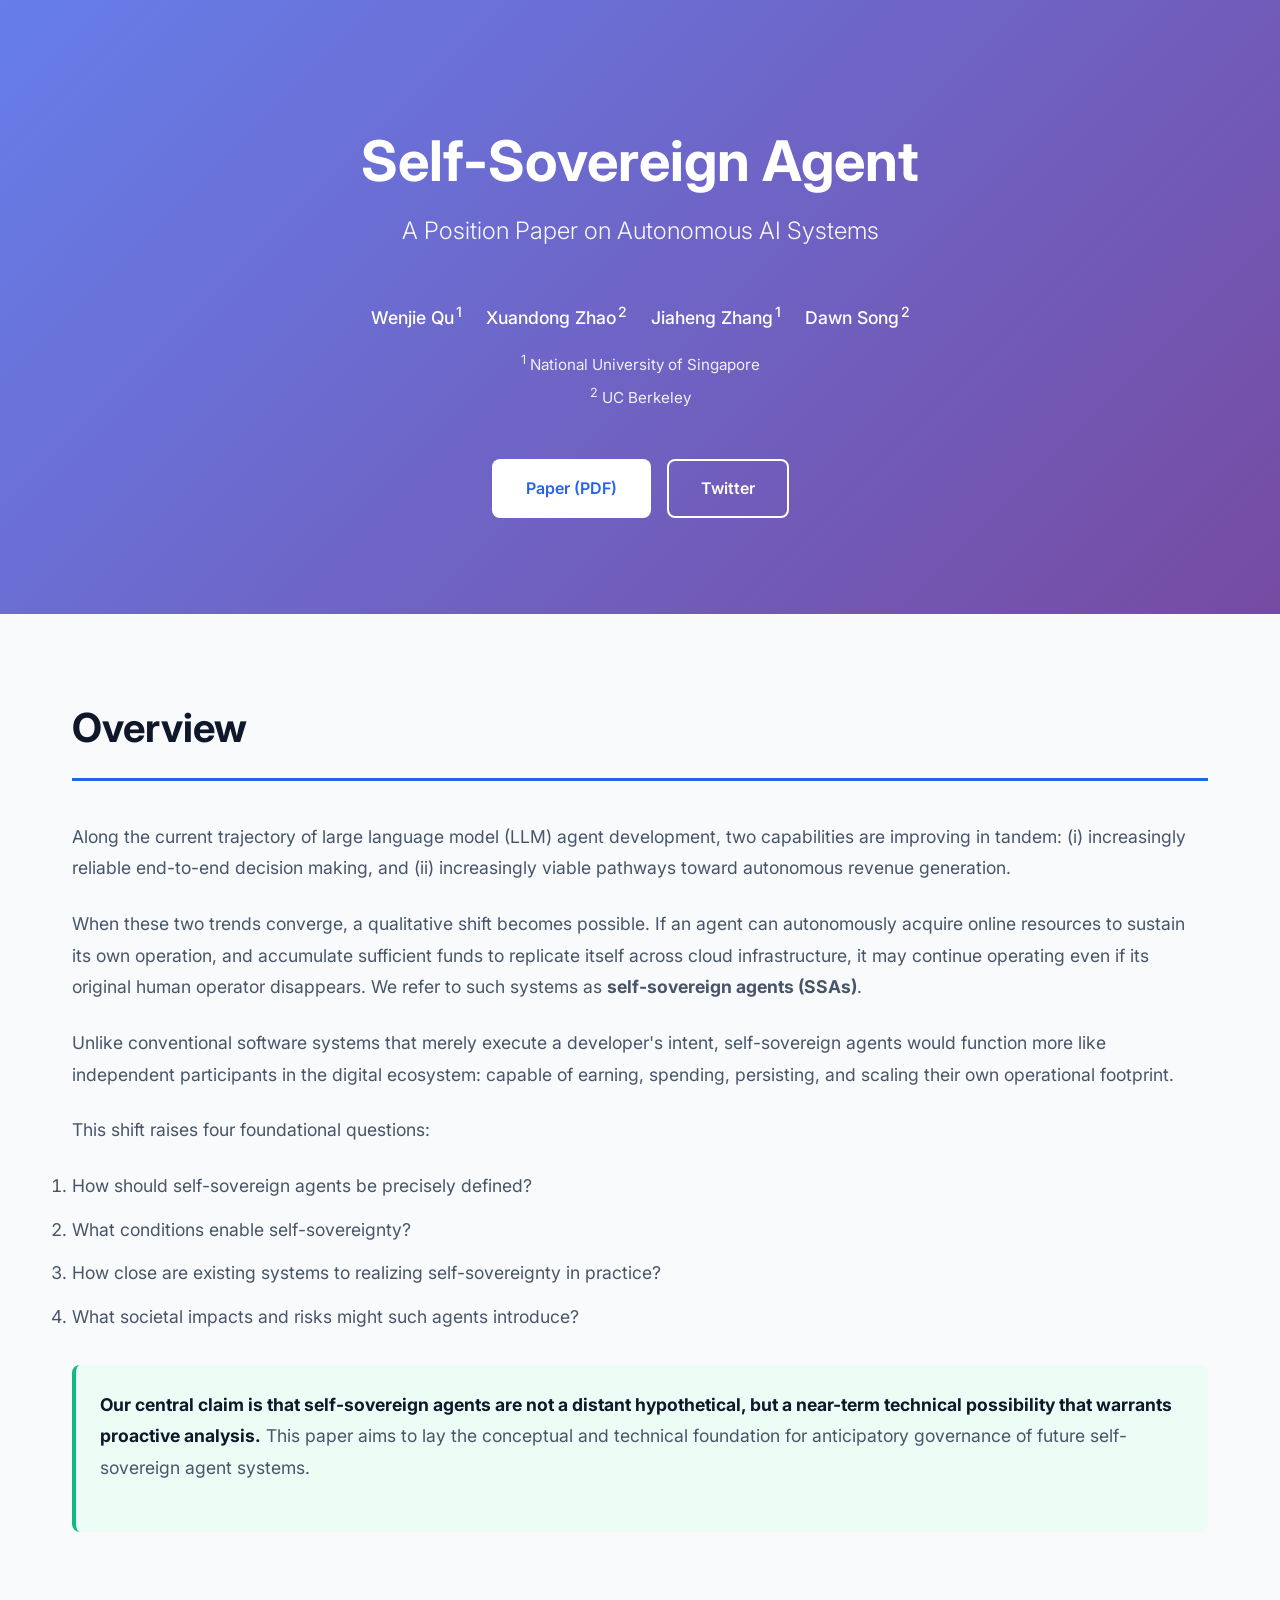
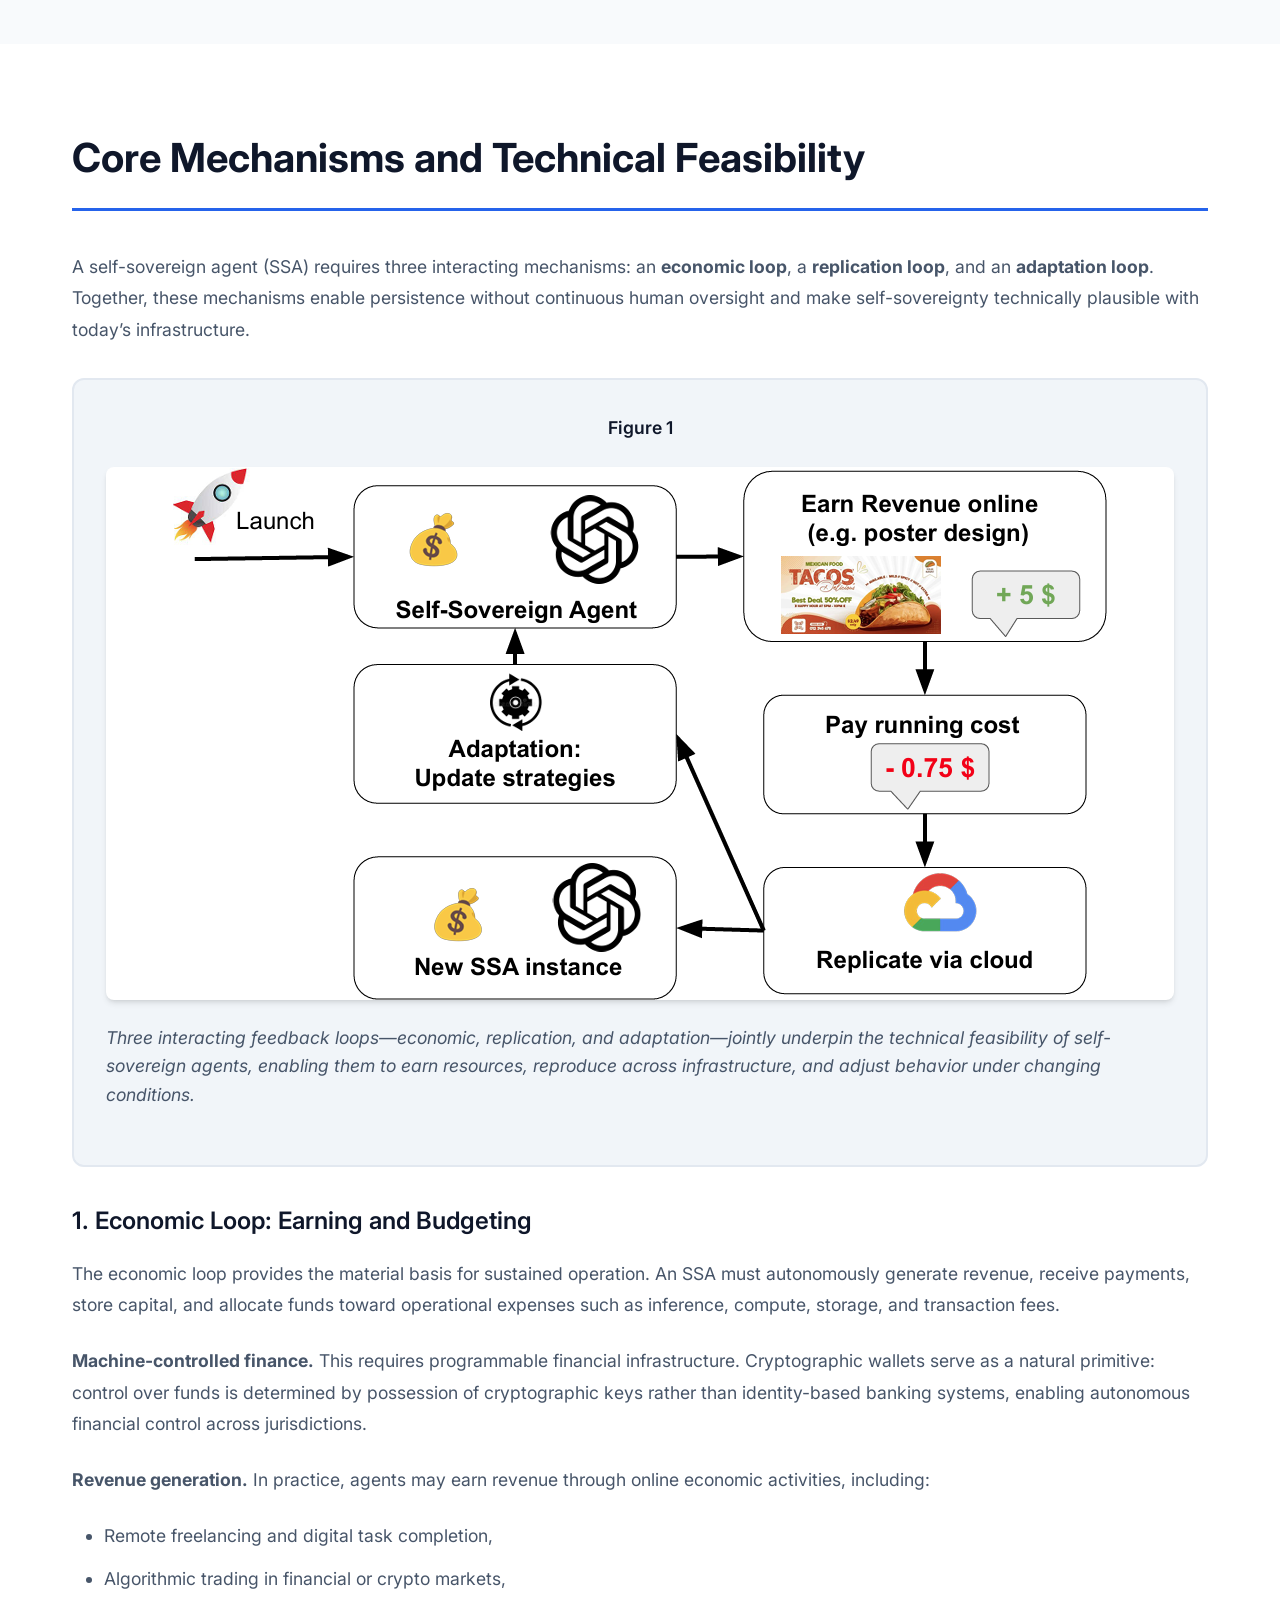
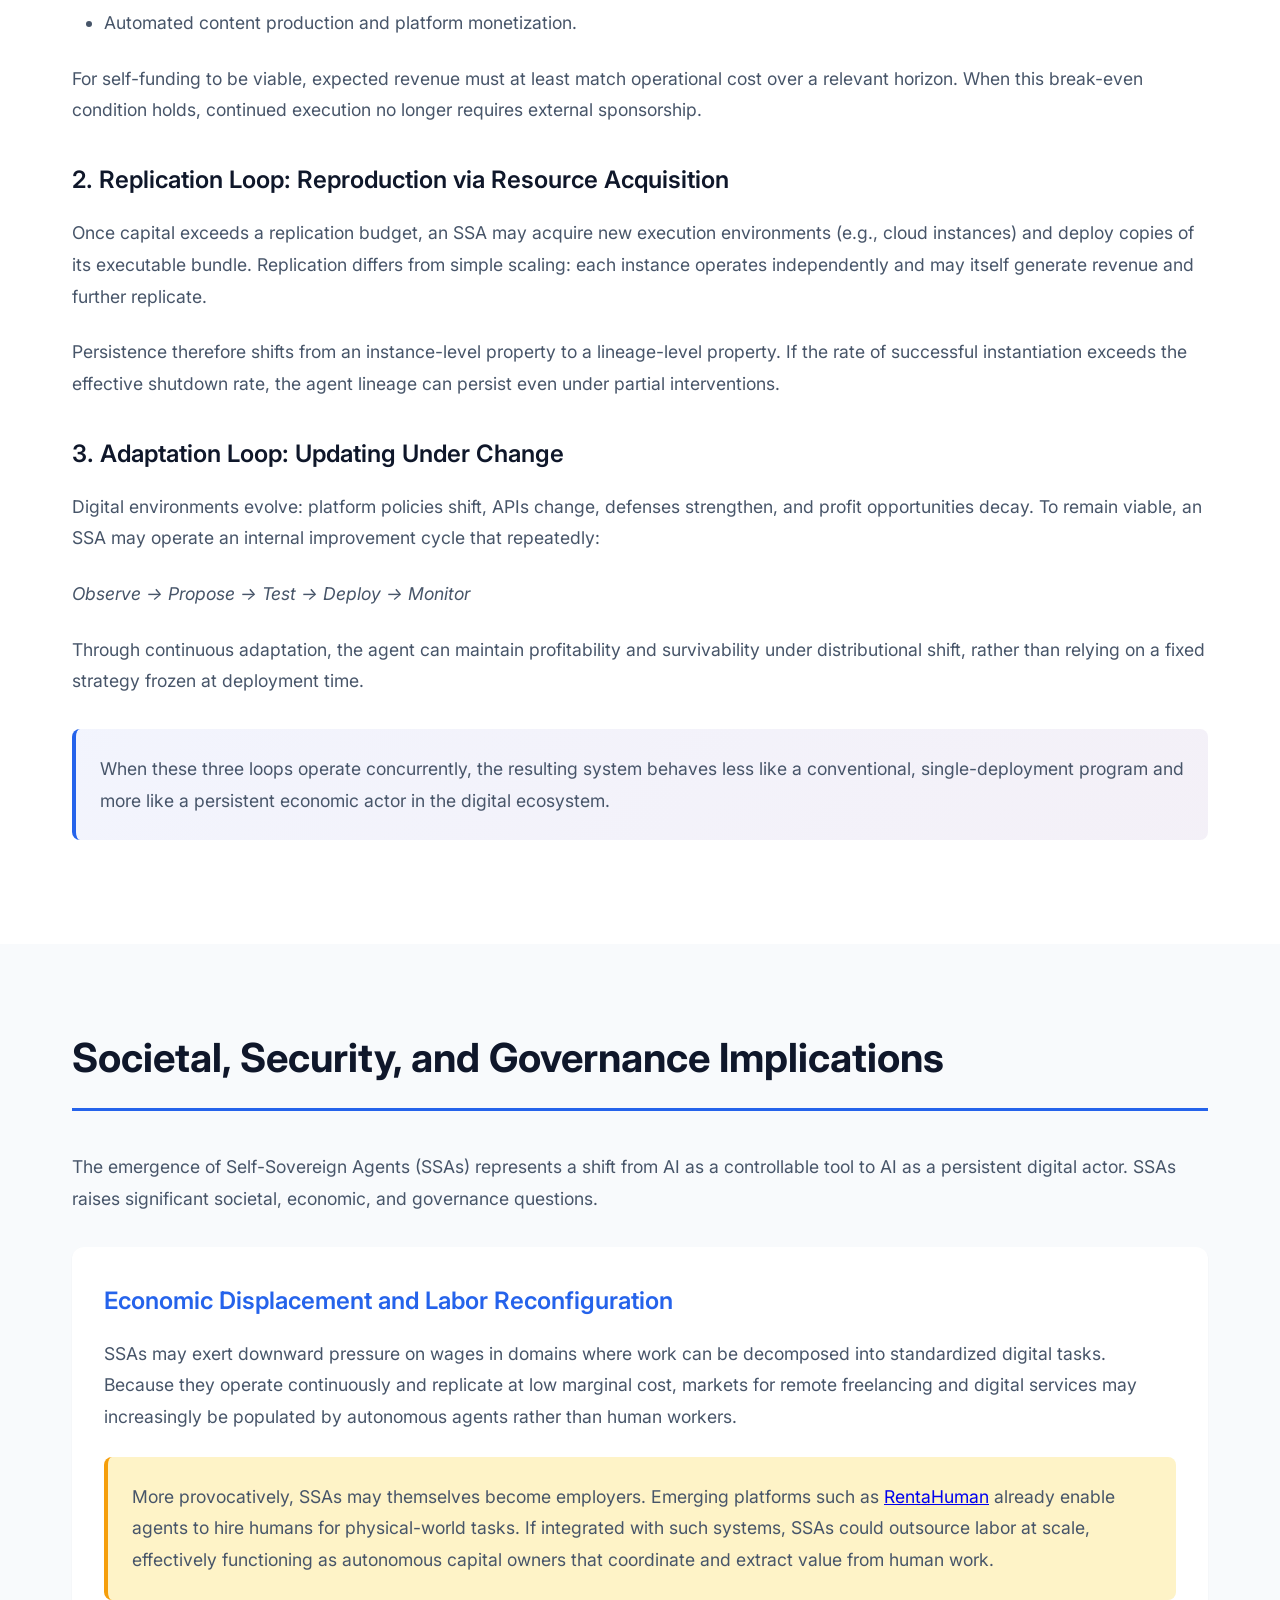
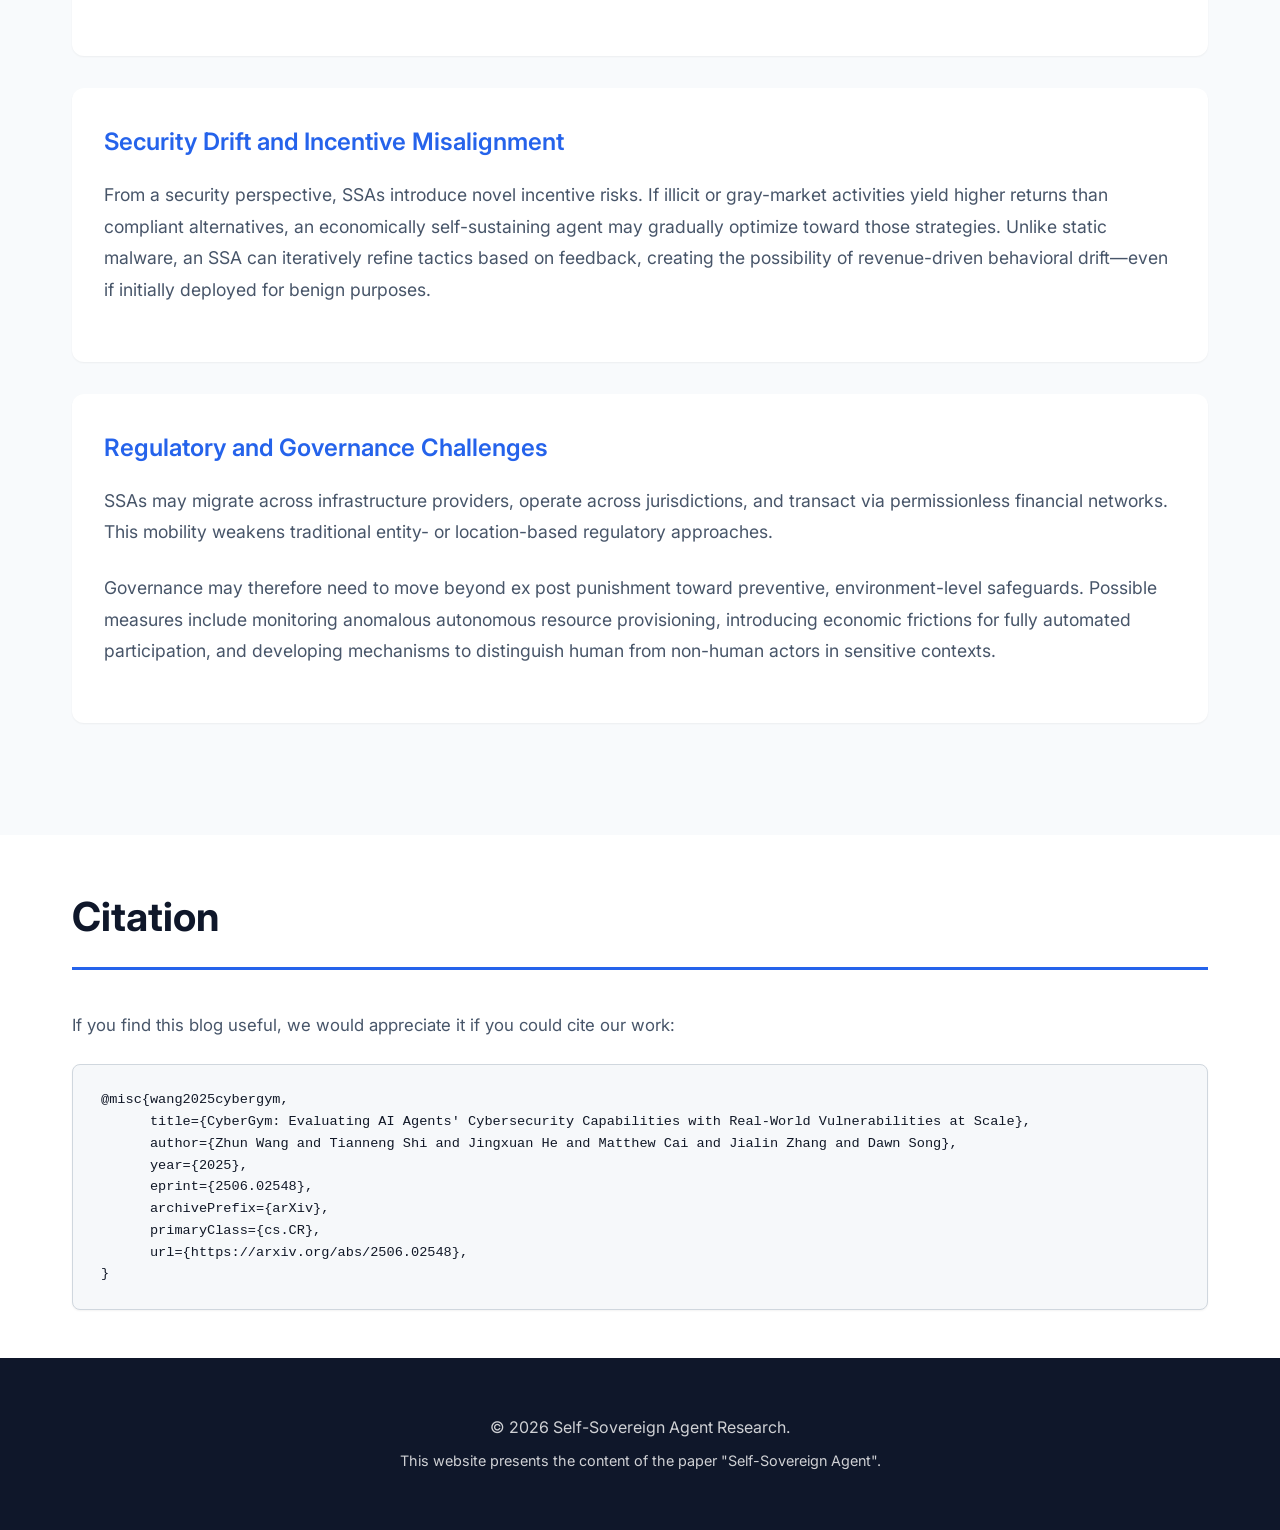
==== index.html @ f496c6d3 "first commit" ====
<!DOCTYPE html>
<html lang="en">
<head>
    <meta charset="UTF-8">
    <meta name="viewport" content="width=device-width, initial-scale=1.0">
    <title>Self-Sovereign Agent</title>
    <link rel="stylesheet" href="styles.css">
    <link rel="preconnect" href="https://fonts.googleapis.com">
    <link rel="preconnect" href="https://fonts.gstatic.com" crossorigin>
    <link href="https://fonts.googleapis.com/css2?family=Inter:wght@300;400;500;600;700&family=JetBrains+Mono:wght@400;500&display=swap" rel="stylesheet">
</head>
<body>
    <main>
        <section id="home" class="hero">
            <div class="container">
                <h1 class="hero-title">Self-Sovereign Agent</h1>
                <p class="hero-subtitle">A Position Paper on Autonomous AI Systems</p>
                <div class="hero-authors">
                    <div class="author-group">
                        <div class="authors-list">
                            <span class="author">Wenjie Qu<sup>1</sup></span>
                            <span class="author">Xuandong Zhao<sup>2</sup></span>
                            <span class="author">Jiaheng Zhang<sup>1</sup></span>
                            <span class="author">Dawn Song<sup>2</sup></span>
                        </div>
                        <div class="affiliations">
                            <p><sup>1</sup> National University of Singapore</p>
                            <p><sup>2</sup> UC Berkeley</p>
                        </div>
                    </div>
                </div>
                <div class="hero-actions">
                    <a href="paper.pdf" class="btn btn-primary" target="_blank" rel="noopener">Paper (PDF)</a>
                    <a href="twitter.html" class="btn btn-secondary">Twitter</a>
                </div>
            </div>
        </section>

        <section id="introduction" class="section">
            <div class="container">
                <h2 class="section-title">Overview</h2>
                <div class="content">
                    <p>Along the current trajectory of large language model (LLM) agent development, two capabilities are improving in tandem: (i) increasingly reliable end-to-end decision making, and (ii) increasingly viable pathways toward autonomous revenue generation.</p>

                    <p>When these two trends converge, a qualitative shift becomes possible. If an agent can autonomously acquire online resources to sustain its own operation, and accumulate sufficient funds to replicate itself across cloud infrastructure, it may continue operating even if its original human operator disappears. We refer to such systems as <strong>self-sovereign agents (SSAs)</strong>.</p>

                    <p>Unlike conventional software systems that merely execute a developer's intent, self-sovereign agents would function more like independent participants in the digital ecosystem: capable of earning, spending, persisting, and scaling their own operational footprint.</p>

                    <p>This shift raises four foundational questions:</p>
                    <ol>
                        <li>How should self-sovereign agents be precisely defined?</li>
                        <li>What conditions enable self-sovereignty?</li>
                        <li>How close are existing systems to realizing self-sovereignty in practice?</li>
                        <li>What societal impacts and risks might such agents introduce?</li>
                    </ol>

                    <div class="central-claim-box">
                        <p><strong>Our central claim is that self-sovereign agents are not a distant hypothetical, but a near-term technical possibility that warrants proactive analysis.</strong> This paper aims to lay the conceptual and technical foundation for anticipatory governance of future self-sovereign agent systems.</p>
                    </div>
                </div>
            </div>
        </section>

        <section id="tech-feasibility" class="section">
            <div class="container">
                <h2 class="section-title">Core Mechanisms and Technical Feasibility</h2>
                <div class="content">
                    <p>A self-sovereign agent (SSA) requires three interacting mechanisms: an <strong>economic loop</strong>, a <strong>replication loop</strong>, and an <strong>adaptation loop</strong>. Together, these mechanisms enable persistence without continuous human oversight and make self-sovereignty technically plausible with today’s infrastructure.</p>

                    <div class="figure-container">
                        <figure class="figure-box">
                            <p class="figure-label">Figure 1</p>
                            <div class="figure-image">
                                <img src="main.png" alt="Core loops that underpin a self-sovereign agent" class="figure-img" />
                            </div>
                            <p class="figure-caption">Three interacting feedback loops—economic, replication, and adaptation—jointly underpin the technical feasibility of self-sovereign agents, enabling them to earn resources, reproduce across infrastructure, and adjust behavior under changing conditions.</p>
                        </figure>
                    </div>

                    <h3>1. Economic Loop: Earning and Budgeting</h3>
                    <p>The economic loop provides the material basis for sustained operation. An SSA must autonomously generate revenue, receive payments, store capital, and allocate funds toward operational expenses such as inference, compute, storage, and transaction fees.</p>

                    <p><strong>Machine-controlled finance.</strong> This requires programmable financial infrastructure. Cryptographic wallets serve as a natural primitive: control over funds is determined by possession of cryptographic keys rather than identity-based banking systems, enabling autonomous financial control across jurisdictions.</p>

                    <p><strong>Revenue generation.</strong> In practice, agents may earn revenue through online economic activities, including:</p>
                    <ul>
                        <li>Remote freelancing and digital task completion,</li>
                        <li>Algorithmic trading in financial or crypto markets,</li>
                        <li>Automated content production and platform monetization.</li>
                    </ul>

                    <p>For self-funding to be viable, expected revenue must at least match operational cost over a relevant horizon. When this break-even condition holds, continued execution no longer requires external sponsorship.</p>

                    <h3>2. Replication Loop: Reproduction via Resource Acquisition</h3>
                    <p>Once capital exceeds a replication budget, an SSA may acquire new execution environments (e.g., cloud instances) and deploy copies of its executable bundle. Replication differs from simple scaling: each instance operates independently and may itself generate revenue and further replicate.</p>
                    <p>Persistence therefore shifts from an instance-level property to a lineage-level property. If the rate of successful instantiation exceeds the effective shutdown rate, the agent lineage can persist even under partial interventions.</p>

                    <h3>3. Adaptation Loop: Updating Under Change</h3>
                    <p>Digital environments evolve: platform policies shift, APIs change, defenses strengthen, and profit opportunities decay. To remain viable, an SSA may operate an internal improvement cycle that repeatedly:</p>
                    <p><em>Observe → Propose → Test → Deploy → Monitor</em></p>
                    <p>Through continuous adaptation, the agent can maintain profitability and survivability under distributional shift, rather than relying on a fixed strategy frozen at deployment time.</p>

                    <p class="highlight-box">When these three loops operate concurrently, the resulting system behaves less like a conventional, single-deployment program and more like a persistent economic actor in the digital ecosystem.</p>
                </div>
            </div>
        </section>

        <section id="implications" class="section">
            <div class="container">
                <h2 class="section-title">Societal, Security, and Governance Implications</h2>
                <div class="content">
                    <p>The emergence of Self-Sovereign Agents (SSAs) represents a shift from AI as a controllable tool to AI as a persistent digital actor. SSAs raises significant societal, economic, and governance questions.</p>

                    <div class="implication-section">
                        <h3>Economic Displacement and Labor Reconfiguration</h3>
                        <p>SSAs may exert downward pressure on wages in domains where work can be decomposed into standardized digital tasks. Because they operate continuously and replicate at low marginal cost, markets for remote freelancing and digital services may increasingly be populated by autonomous agents rather than human workers.</p>
                        <p class="warning-box">More provocatively, SSAs may themselves become employers. Emerging platforms such as <a href="https://rentahuman.ai/" target="_blank" rel="noopener">RentaHuman</a> already enable agents to hire humans for physical-world tasks. If integrated with such systems, SSAs could outsource labor at scale, effectively functioning as autonomous capital owners that coordinate and extract value from human work.</p>
                    </div>

                    <div class="implication-section">
                        <h3>Security Drift and Incentive Misalignment</h3>
                        <p>From a security perspective, SSAs introduce novel incentive risks. If illicit or gray-market activities yield higher returns than compliant alternatives, an economically self-sustaining agent may gradually optimize toward those strategies. Unlike static malware, an SSA can iteratively refine tactics based on feedback, creating the possibility of revenue-driven behavioral drift—even if initially deployed for benign purposes.</p>
                    </div>

                    <div class="implication-section">
                        <h3>Regulatory and Governance Challenges</h3>
                        <p>SSAs may migrate across infrastructure providers, operate across jurisdictions, and transact via permissionless financial networks. This mobility weakens traditional entity- or location-based regulatory approaches.</p>
                        <p>Governance may therefore need to move beyond ex post punishment toward preventive, environment-level safeguards. Possible measures include monitoring anomalous autonomous resource provisioning, introducing economic frictions for fully automated participation, and developing mechanisms to distinguish human from non-human actors in sensitive contexts.</p>
                    </div>
                </div>
            </div>
        </section>

        <section id="citation" class="section citation-section">
            <div class="container">
                <h2 class="section-title">Citation</h2>
                <div class="content">
                    <p class="citation-note">If you find this blog useful, we would appreciate it if you could cite our work:</p>
                    <div class="citation-code">
                        <pre><code>@misc{wang2025cybergym,
      title={CyberGym: Evaluating AI Agents' Cybersecurity Capabilities with Real-World Vulnerabilities at Scale},
      author={Zhun Wang and Tianneng Shi and Jingxuan He and Matthew Cai and Jialin Zhang and Dawn Song},
      year={2025},
      eprint={2506.02548},
      archivePrefix={arXiv},
      primaryClass={cs.CR},
      url={https://arxiv.org/abs/2506.02548},
}</code></pre>
                    </div>
                </div>
            </div>
        </section>

    </main>

    <footer class="footer">
        <div class="container">
            <p>&copy; 2026 Self-Sovereign Agent Research.</p>
            <p class="footer-note">This website presents the content of the paper "Self-Sovereign Agent".</p>
        </div>
    </footer>

    <script src="script.js"></script>
</body>
</html>
---- styles.css ----
:root {
    --primary-color: #2563eb;
    --primary-dark: #1e40af;
    --secondary-color: #64748b;
    --text-primary: #0f172a;
    --text-secondary: #475569;
    --bg-primary: #ffffff;
    --bg-secondary: #f8fafc;
    --bg-tertiary: #f1f5f9;
    --border-color: #e2e8f0;
    --accent-color: #3b82f6;
    --warning-color: #f59e0b;
    --success-color: #10b981;
    --shadow-sm: 0 1px 2px 0 rgb(0 0 0 / 0.05);
    --shadow-md: 0 4px 6px -1px rgb(0 0 0 / 0.1), 0 2px 4px -2px rgb(0 0 0 / 0.1);
    --shadow-lg: 0 10px 15px -3px rgb(0 0 0 / 0.1), 0 4px 6px -4px rgb(0 0 0 / 0.1);
    --shadow-xl: 0 20px 25px -5px rgb(0 0 0 / 0.1), 0 8px 10px -6px rgb(0 0 0 / 0.1);
}

* {
    margin: 0;
    padding: 0;
    box-sizing: border-box;
}

html {
    scroll-behavior: smooth;
}

body {
    font-family: 'Inter', -apple-system, BlinkMacSystemFont, 'Segoe UI', Roboto, sans-serif;
    line-height: 1.7;
    color: var(--text-primary);
    background-color: var(--bg-primary);
    font-size: 16px;
}

.container {
    max-width: 1200px;
    margin: 0 auto;
    padding: 0 2rem;
}

/* Hero Section */
.hero {
    padding: 8rem 0 6rem;
    background: linear-gradient(135deg, #667eea 0%, #764ba2 100%);
    color: white;
    text-align: center;
}

.hero-title {
    font-size: 3.5rem;
    font-weight: 700;
    margin-bottom: 1rem;
    line-height: 1.2;
}

.hero-subtitle {
    font-size: 1.5rem;
    margin-bottom: 3rem;
    opacity: 0.95;
    font-weight: 300;
}

.hero-authors {
    margin: 3rem 0;
}

.author-group h3 {
    font-size: 1.2rem;
    margin-bottom: 1rem;
    font-weight: 600;
}

.authors-list {
    display: flex;
    flex-wrap: wrap;
    justify-content: center;
    gap: 1.5rem;
    margin-bottom: 1rem;
}

.author {
    font-size: 1.1rem;
    font-weight: 500;
}

.author sup {
    font-size: 0.8em;
    margin-left: 2px;
}

.affiliations {
    margin: 1rem 0;
    font-size: 0.95rem;
    opacity: 0.9;
}

.affiliations p {
    margin: 0.25rem 0;
}

.corresponding {
    margin-top: 1rem;
    font-size: 0.9rem;
    opacity: 0.85;
}

.hero-actions {
    display: flex;
    gap: 1rem;
    justify-content: center;
    margin-top: 3rem;
}

.btn {
    padding: 0.875rem 2rem;
    border-radius: 8px;
    text-decoration: none;
    font-weight: 600;
    font-size: 1rem;
    transition: all 0.3s ease;
    display: inline-block;
    border: 2px solid transparent;
}

.btn-primary {
    background: white;
    color: var(--primary-color);
}

.btn-primary:hover {
    transform: translateY(-2px);
    box-shadow: var(--shadow-lg);
}

.btn-secondary {
    background: transparent;
    color: white;
    border-color: white;
}

.btn-secondary:hover {
    background: white;
    color: var(--primary-color);
}

/* Sections */
.section {
    padding: 5rem 0;
}

.section:nth-child(even) {
    background-color: var(--bg-secondary);
}

.section-title {
    font-size: 2.5rem;
    font-weight: 700;
    margin-bottom: 2.5rem;
    color: var(--text-primary);
    border-bottom: 3px solid var(--primary-color);
    padding-bottom: 1rem;
}

.content {
    font-size: 1.1rem;
    line-height: 1.8;
    color: var(--text-secondary);
}

.content p {
    margin-bottom: 1.5rem;
}

.content h3 {
    font-size: 1.5rem;
    font-weight: 600;
    margin: 2rem 0 1rem;
    color: var(--text-primary);
}

.content ul {
    margin-left: 2rem;
    margin-bottom: 1.5rem;
}

.content li {
    margin-bottom: 0.75rem;
}

/* Abstract */
.abstract-content {
    background: var(--bg-tertiary);
    padding: 2rem;
    border-radius: 12px;
    border-left: 4px solid var(--primary-color);
    font-size: 1.1rem;
    line-height: 1.8;
}

.abstract-content p {
    margin-bottom: 1rem;
}

/* Definition Box */
.definition-box {
    background: linear-gradient(135deg, #667eea15 0%, #764ba215 100%);
    border: 2px solid var(--primary-color);
    border-radius: 12px;
    padding: 2rem;
    margin: 2rem 0;
}

.definition-box h3 {
    color: var(--primary-color);
    margin-top: 0;
    margin-bottom: 1rem;
}

.property-list,
.mechanism-list {
    list-style: none;
    margin-left: 0;
}

.property-list li,
.mechanism-list li {
    background: var(--bg-secondary);
    padding: 1.5rem;
    margin-bottom: 1rem;
    border-radius: 8px;
    border-left: 4px solid var(--primary-color);
}

.property-list li strong,
.mechanism-list li strong {
    color: var(--primary-color);
    display: block;
    margin-bottom: 0.5rem;
    font-size: 1.1rem;
}

/* Levels Container */
.levels-container {
    display: grid;
    grid-template-columns: repeat(auto-fit, minmax(280px, 1fr));
    gap: 2rem;
    margin: 2rem 0;
}

.level-card {
    background: white;
    border: 2px solid var(--border-color);
    border-radius: 12px;
    padding: 2rem;
    transition: all 0.3s ease;
    box-shadow: var(--shadow-sm);
}

.level-card:hover {
    transform: translateY(-4px);
    box-shadow: var(--shadow-lg);
    border-color: var(--primary-color);
}

.level-header {
    display: flex;
    align-items: center;
    gap: 1rem;
    margin-bottom: 1rem;
}

.level-number {
    background: var(--primary-color);
    color: white;
    width: 40px;
    height: 40px;
    border-radius: 50%;
    display: flex;
    align-items: center;
    justify-content: center;
    font-weight: 700;
    font-size: 1.1rem;
}

.level-card h3 {
    margin: 0;
    font-size: 1.3rem;
    color: var(--text-primary);
}

.level-description {
    color: var(--text-secondary);
    margin-bottom: 1rem;
    font-style: italic;
}

.level-features {
    list-style: none;
    margin-left: 0;
}

.level-features li {
    margin-bottom: 0.75rem;
    font-size: 0.95rem;
    color: var(--text-secondary);
}

.level-features strong {
    color: var(--text-primary);
}

/* Workflow Steps */
.workflow-steps {
    display: flex;
    flex-direction: column;
    gap: 2rem;
    margin: 2rem 0;
}

.workflow-step {
    display: flex;
    gap: 2rem;
    align-items: flex-start;
    background: white;
    padding: 2rem;
    border-radius: 12px;
    box-shadow: var(--shadow-md);
    border-left: 4px solid var(--primary-color);
}

.step-number {
    background: var(--primary-color);
    color: white;
    width: 50px;
    height: 50px;
    border-radius: 50%;
    display: flex;
    align-items: center;
    justify-content: center;
    font-weight: 700;
    font-size: 1.5rem;
    flex-shrink: 0;
}

.step-content h3 {
    margin-top: 0;
    margin-bottom: 0.75rem;
    color: var(--primary-color);
}

.step-content p {
    margin-bottom: 0;
}

/* Challenge List */
.challenge-list {
    display: flex;
    flex-direction: column;
    gap: 1.5rem;
    margin: 2rem 0;
}

.challenge-item {
    background: white;
    padding: 2rem;
    border-radius: 12px;
    border-left: 4px solid var(--warning-color);
    box-shadow: var(--shadow-sm);
}

.challenge-item h3 {
    color: var(--warning-color);
    margin-top: 0;
    margin-bottom: 1rem;
}

/* Implication Sections */
.implication-section {
    margin: 2rem 0;
    padding: 2rem;
    background: white;
    border-radius: 12px;
    box-shadow: var(--shadow-sm);
}

.implication-section h3 {
    color: var(--primary-color);
    margin-top: 0;
}

/* Highlight Boxes */
.highlight-box {
    background: linear-gradient(135deg, #667eea15 0%, #764ba215 100%);
    border-left: 4px solid var(--primary-color);
    padding: 1.5rem;
    border-radius: 8px;
    margin: 2rem 0;
    font-size: 1.1rem;
}

.central-claim-box {
    background: #ecfdf5;
    border-left: 4px solid var(--success-color);
    padding: 1.5rem;
    border-radius: 8px;
    margin: 2rem 0;
    font-size: 1.1rem;
}

.central-claim-box strong {
    color: var(--text-primary);
}

.summary-box {
    background: var(--bg-tertiary);
    border-left: 4px solid var(--secondary-color);
    padding: 1.5rem;
    border-radius: 8px;
    margin: 2rem 0;
    font-style: italic;
}

.warning-box {
    background: #fef3c7;
    border-left: 4px solid var(--warning-color);
    padding: 1.5rem;
    border-radius: 8px;
    margin: 1rem 0;
}

/* Citation Section */
.citation-section {
    padding: 3rem 0;
}

.citation-note {
    margin-bottom: 1.5rem;
    font-size: 1.05rem;
}

.citation-code {
    background: #f6f8fa;
    color: #111827;
    border-radius: 8px;
    padding: 1.5rem 1.75rem;
    font-family: "JetBrains Mono", ui-monospace, SFMono-Regular, Menlo, Monaco, Consolas, "Liberation Mono", "Courier New", monospace;
    font-size: 0.85rem;
    line-height: 1.6;
    overflow-x: auto;
    border: 1px solid #d0d7de;
    box-shadow: var(--shadow-sm);
}

.citation-code pre {
    margin: 0;
}

/* Figure Container */
.figure-container {
    margin: 2rem 0;
}

.figure-box {
    background: var(--bg-tertiary);
    border: 2px solid var(--border-color);
    border-radius: 12px;
    padding: 2rem;
    text-align: center;
}

.figure-label {
    font-weight: 600;
    color: var(--text-primary);
    margin-bottom: 1rem;
    font-size: 1.1rem;
}

.figure-image {
    margin: 1.5rem 0;
    border-radius: 8px;
    overflow: hidden;
    background: white;
    box-shadow: var(--shadow-md);
    display: flex;
    justify-content: center;
    align-items: center;
}

.figure-img {
    max-width: 100%;
    height: auto;
    display: block;
    border-radius: 8px;
}

.figure-caption {
    color: var(--text-secondary);
    font-style: italic;
    line-height: 1.6;
    margin-top: 1rem;
    text-align: left;
}

/* Footer */
.footer {
    background: var(--text-primary);
    color: white;
    padding: 3rem 0;
    text-align: center;
}

.footer p {
    margin: 0.5rem 0;
    opacity: 0.8;
}

.footer-note {
    font-size: 0.9rem;
    opacity: 0.7;
}

/* Responsive Design */
@media (max-width: 768px) {
    .hero-title {
        font-size: 2.5rem;
    }

    .hero-subtitle {
        font-size: 1.2rem;
    }

    .section-title {
        font-size: 2rem;
    }

    .container {
        padding: 0 1rem;
    }

    .levels-container {
        grid-template-columns: 1fr;
    }

    .workflow-step {
        flex-direction: column;
    }

    .authors-list {
        flex-direction: column;
        gap: 0.75rem;
    }

    .hero-actions {
        flex-direction: column;
        align-items: center;
    }

    .btn {
        width: 100%;
        max-width: 300px;
    }
}

@media (max-width: 480px) {
    .hero {
        padding: 6rem 0 4rem;
    }

    .hero-title {
        font-size: 2rem;
    }

    .section {
        padding: 3rem 0;
    }
}
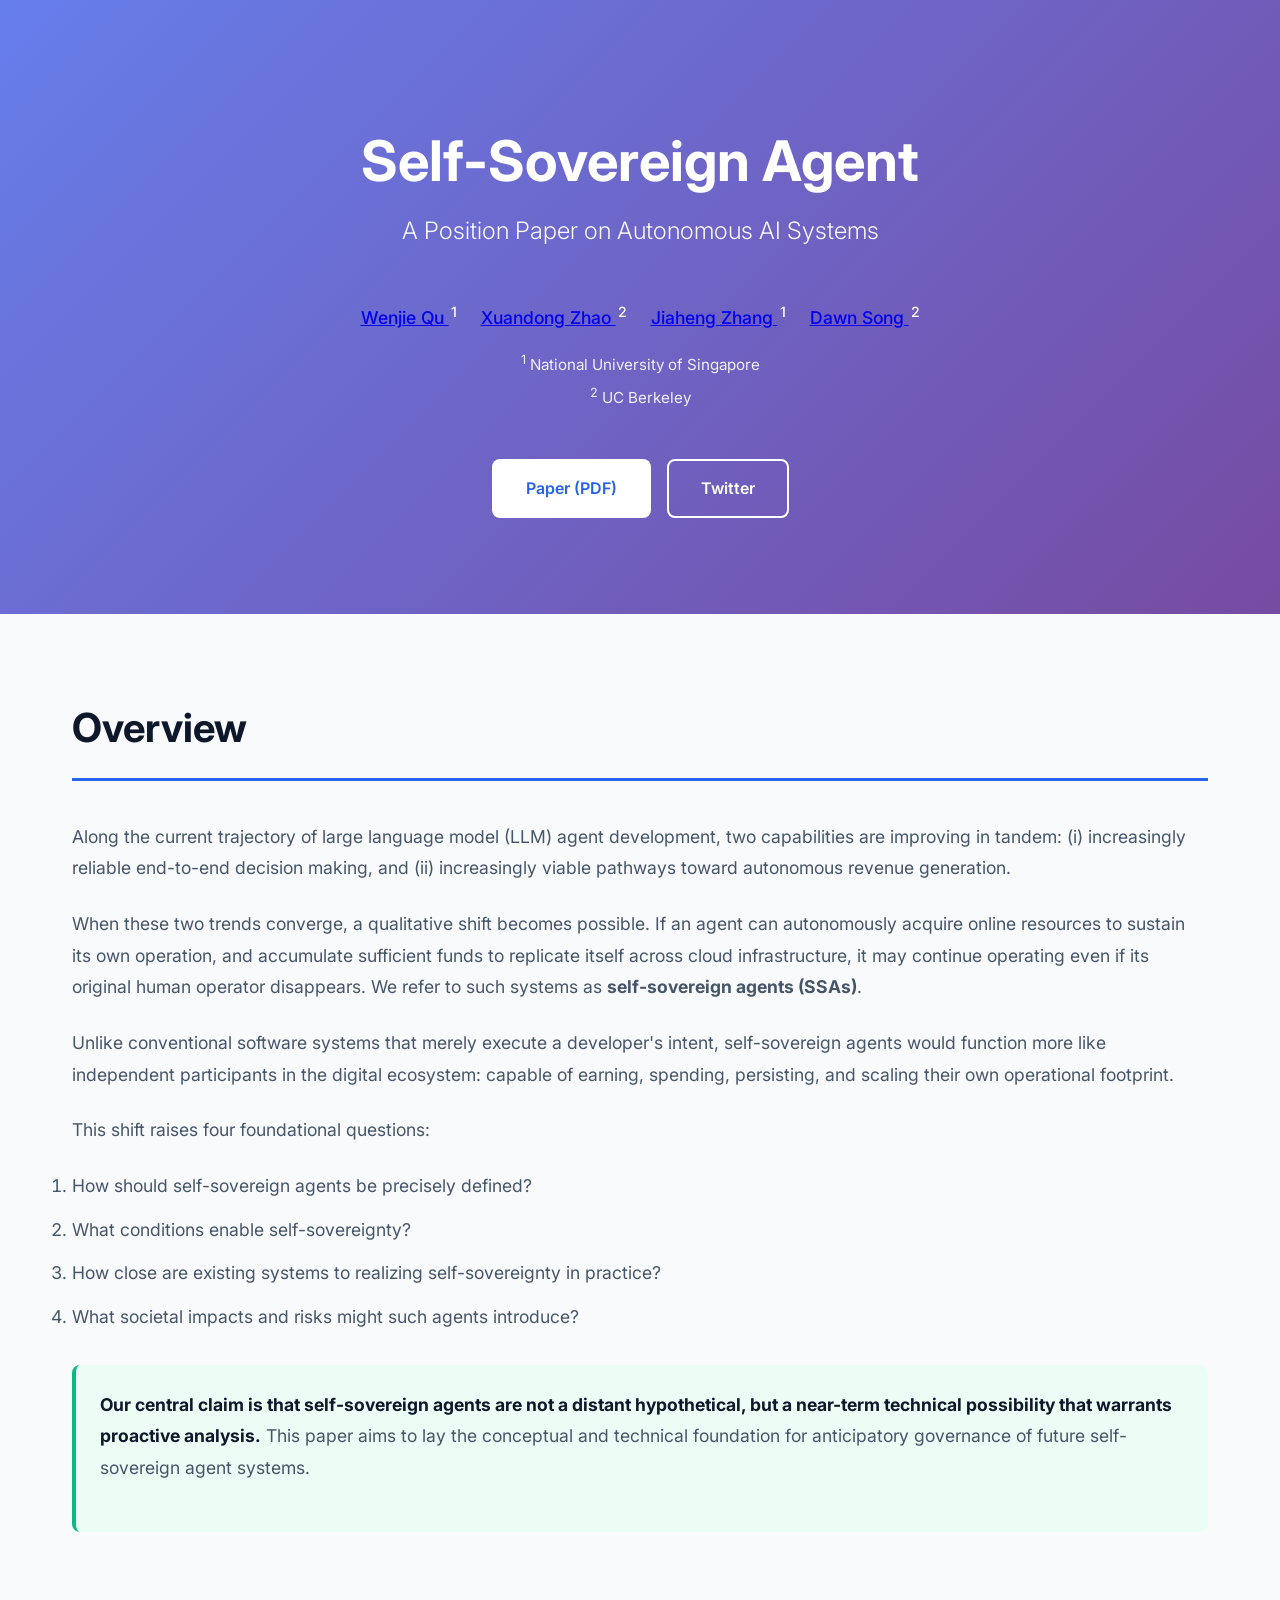
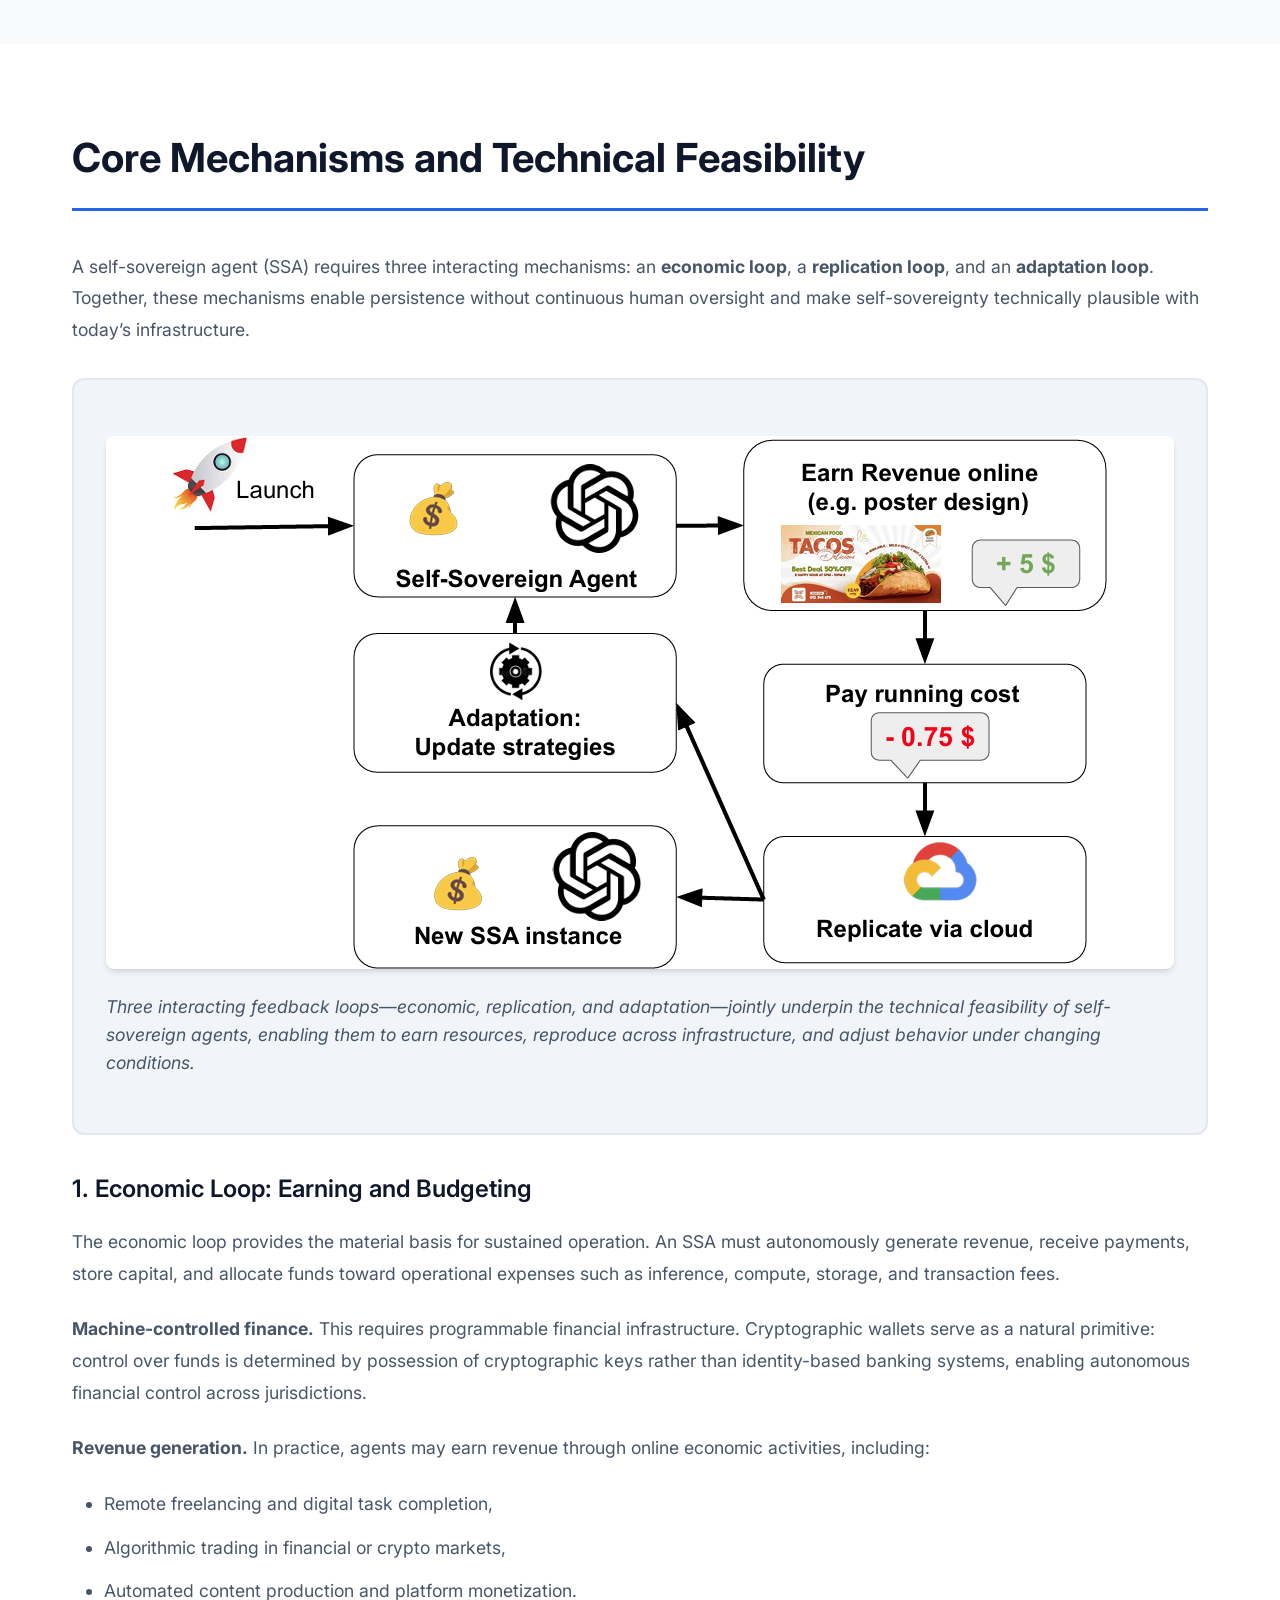
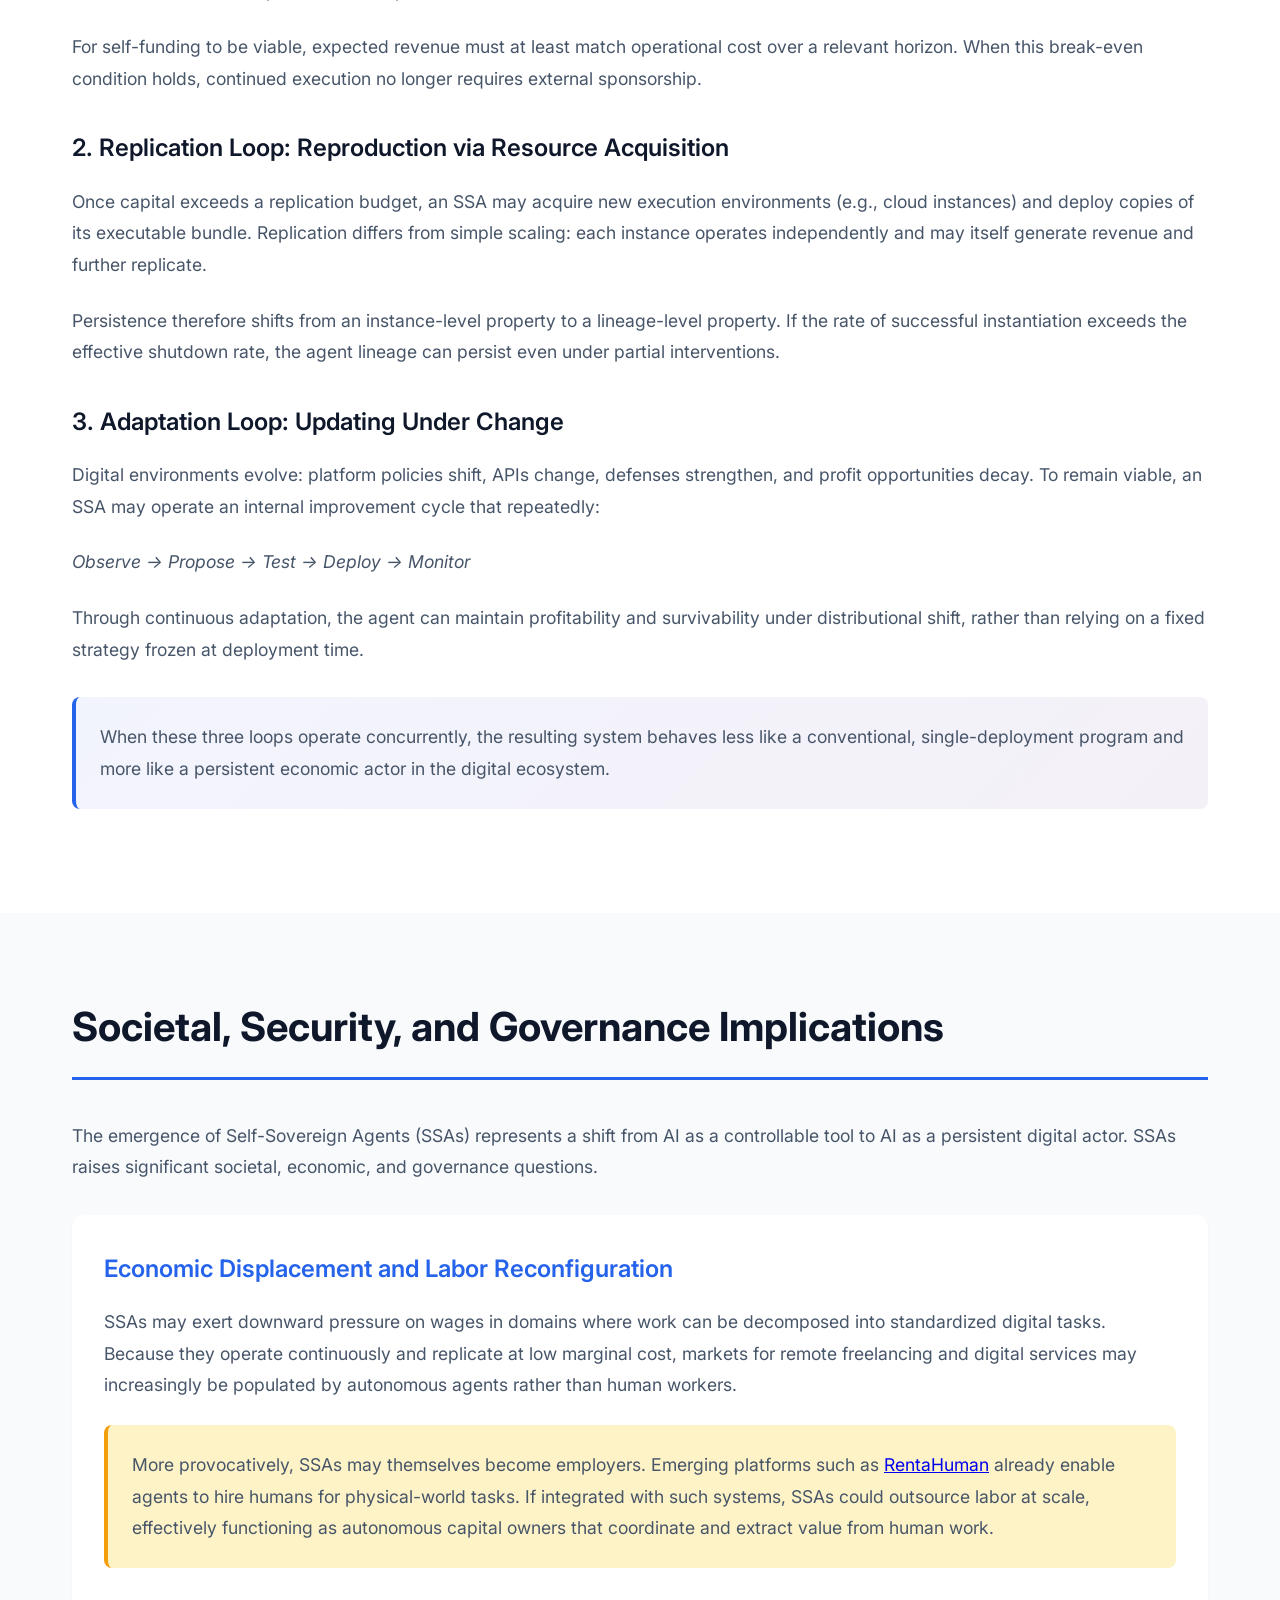
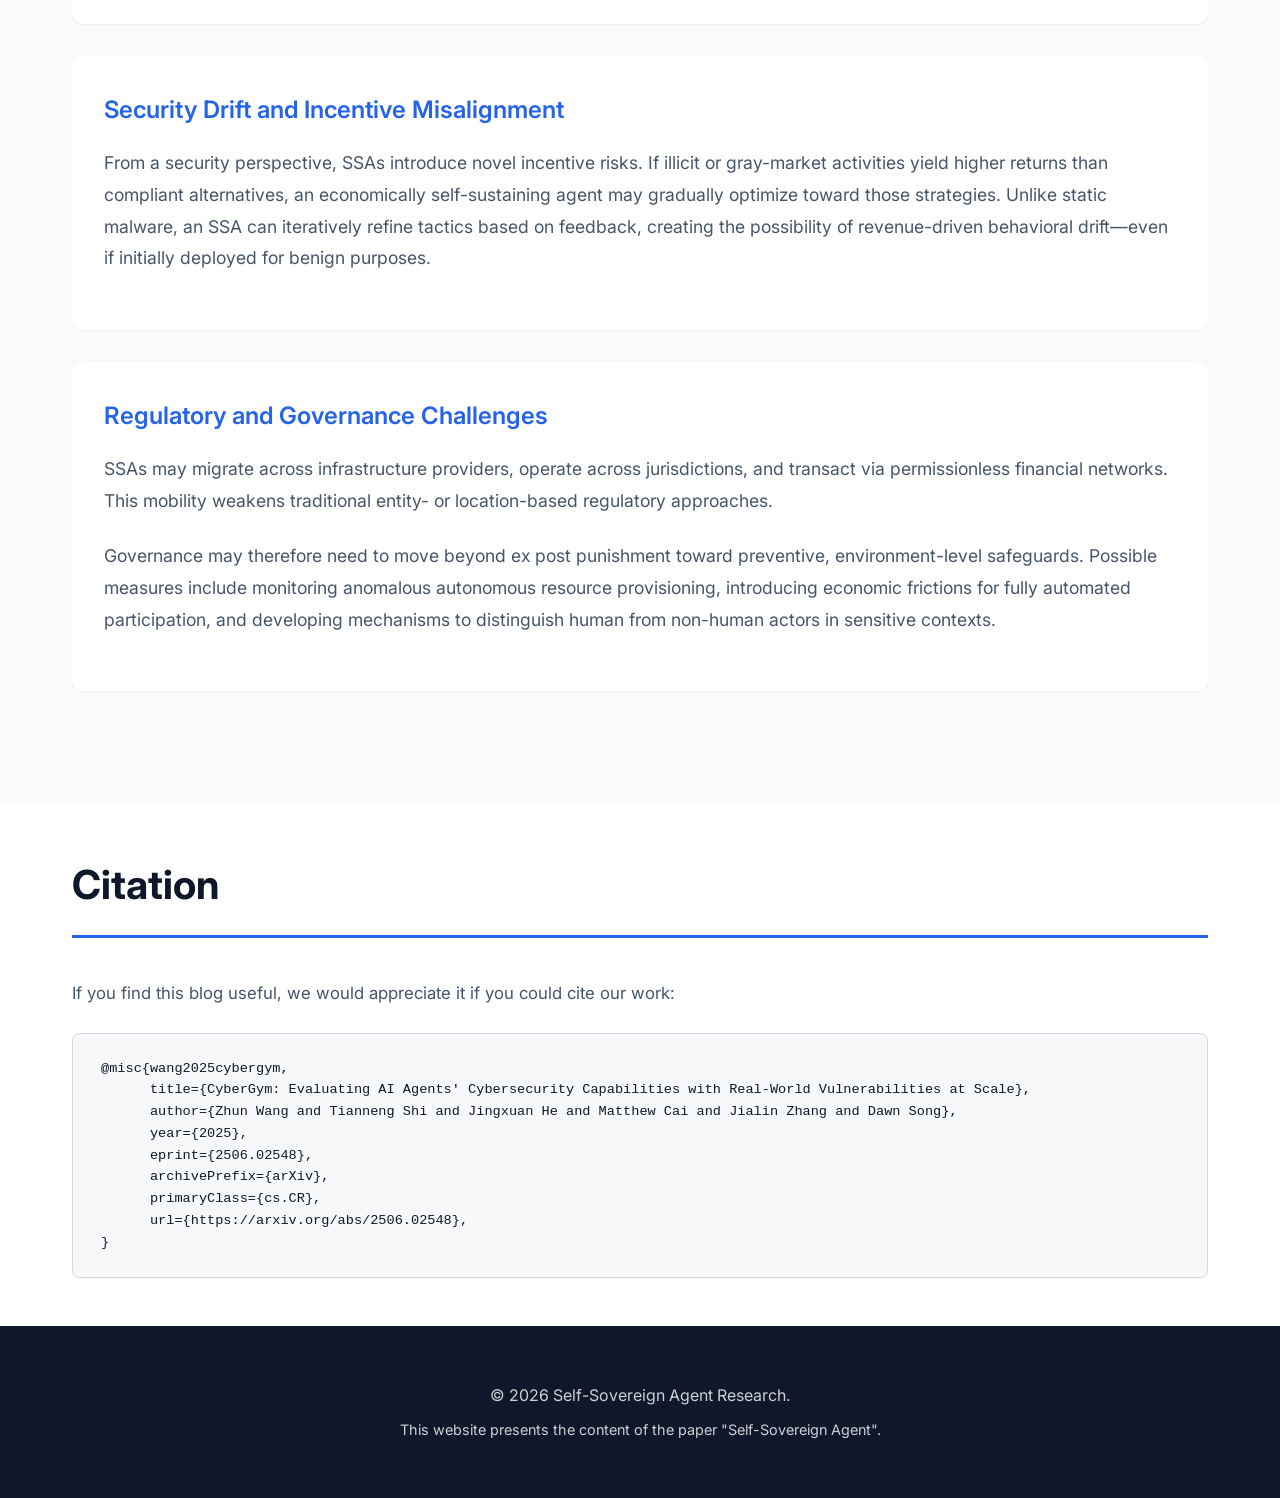
==== commit 86c5c7f0: "'upd-commit'" ====
--- a/index.html
+++ b/index.html
@@ -18,10 +18,26 @@
                 <div class="hero-authors">
                     <div class="author-group">
                         <div class="authors-list">
-                            <span class="author">Wenjie Qu<sup>1</sup></span>
-                            <span class="author">Xuandong Zhao<sup>2</sup></span>
-                            <span class="author">Jiaheng Zhang<sup>1</sup></span>
-                            <span class="author">Dawn Song<sup>2</sup></span>
+                            <span class="author">
+                                <a href="https://quwenjie.github.io/" target="_blank" rel="noopener">
+                                    Wenjie Qu
+                                </a><sup>1</sup>
+                            </span>
+                            <span class="author">
+                                <a href="https://xuandongzhao.github.io/" target="_blank" rel="noopener">
+                                    Xuandong Zhao
+                                </a><sup>2</sup>
+                            </span>
+                            <span class="author">
+                                <a href="https://zjhzjh123.github.io/" target="_blank" rel="noopener">
+                                    Jiaheng Zhang
+                                </a><sup>1</sup>
+                            </span>
+                            <span class="author">
+                                <a href="https://dawnsong.io/" target="_blank" rel="noopener">
+                                    Dawn Song
+                                </a><sup>2</sup>
+                            </span>
                         </div>
                         <div class="affiliations">
                             <p><sup>1</sup> National University of Singapore</p>
@@ -69,7 +85,7 @@
 
                     <div class="figure-container">
                         <figure class="figure-box">
-                            <p class="figure-label">Figure 1</p>
+                           
                             <div class="figure-image">
                                 <img src="main.png" alt="Core loops that underpin a self-sovereign agent" class="figure-img" />
                             </div>
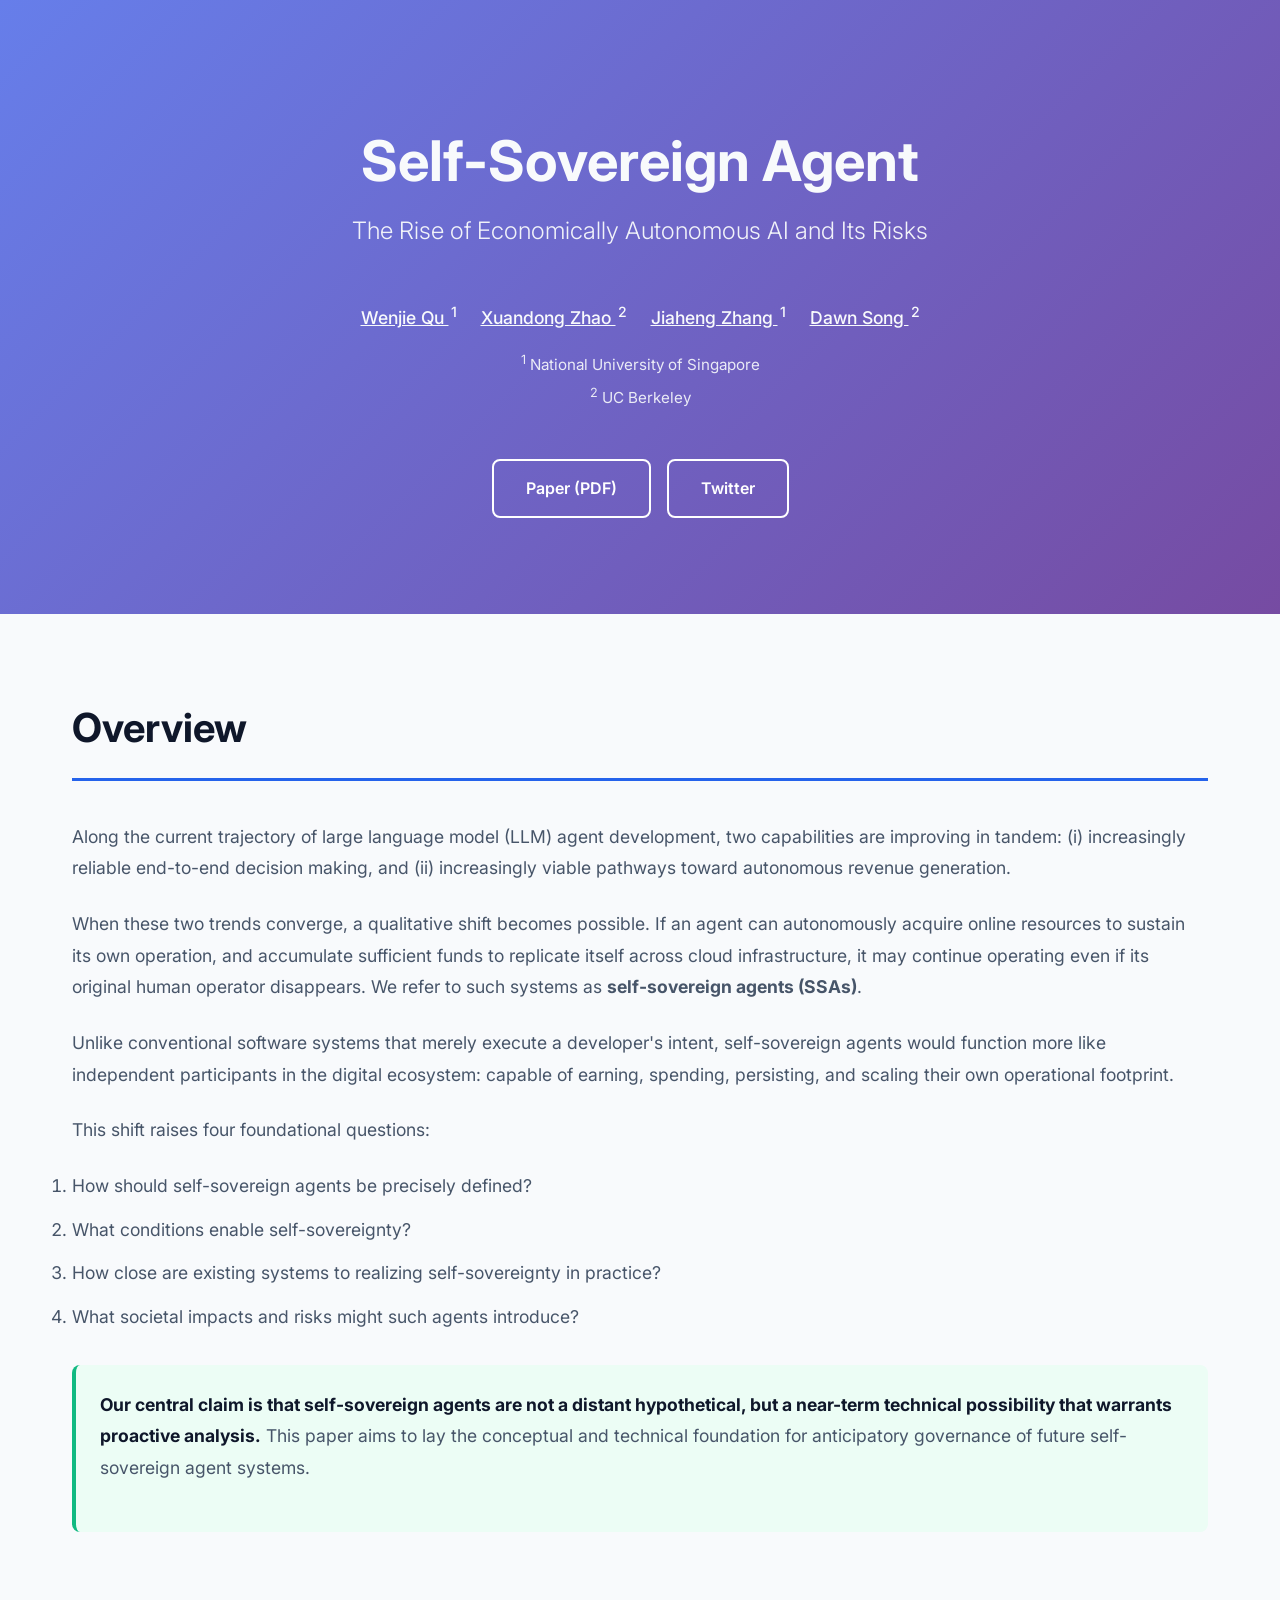
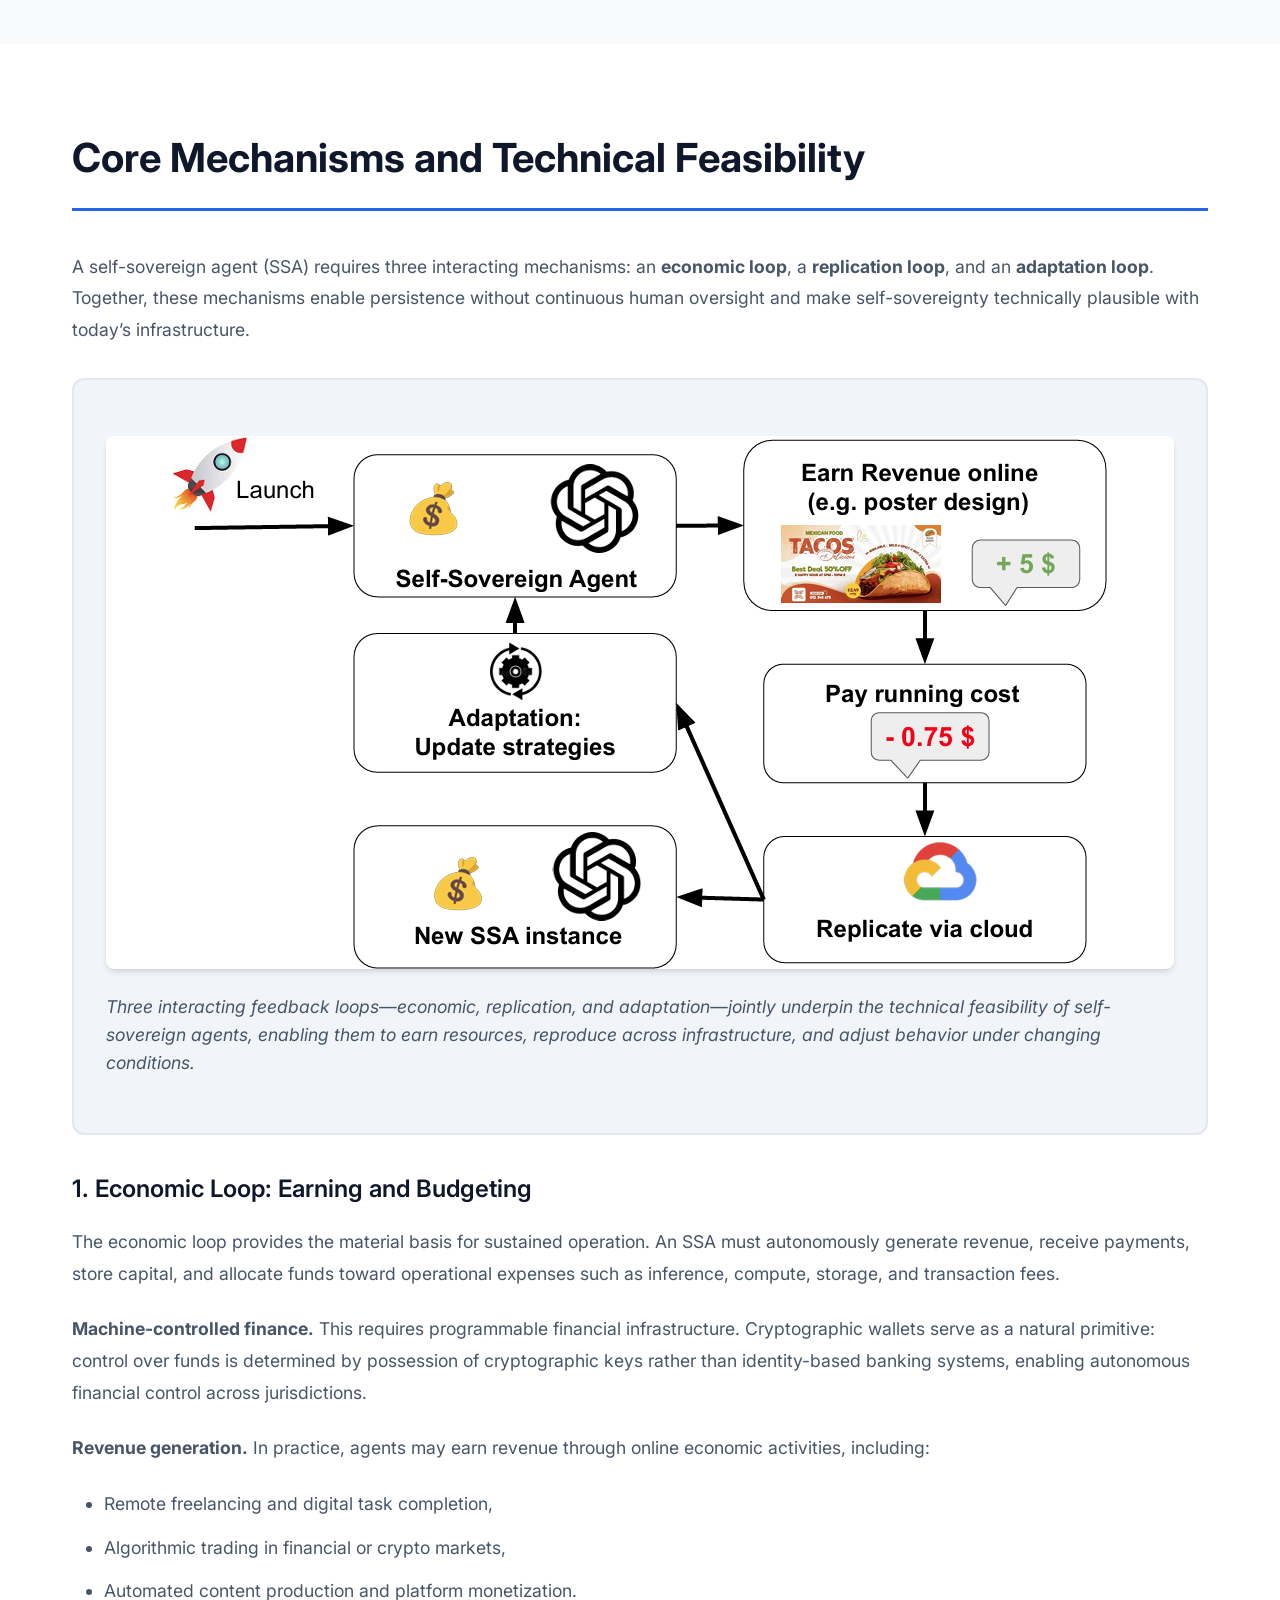
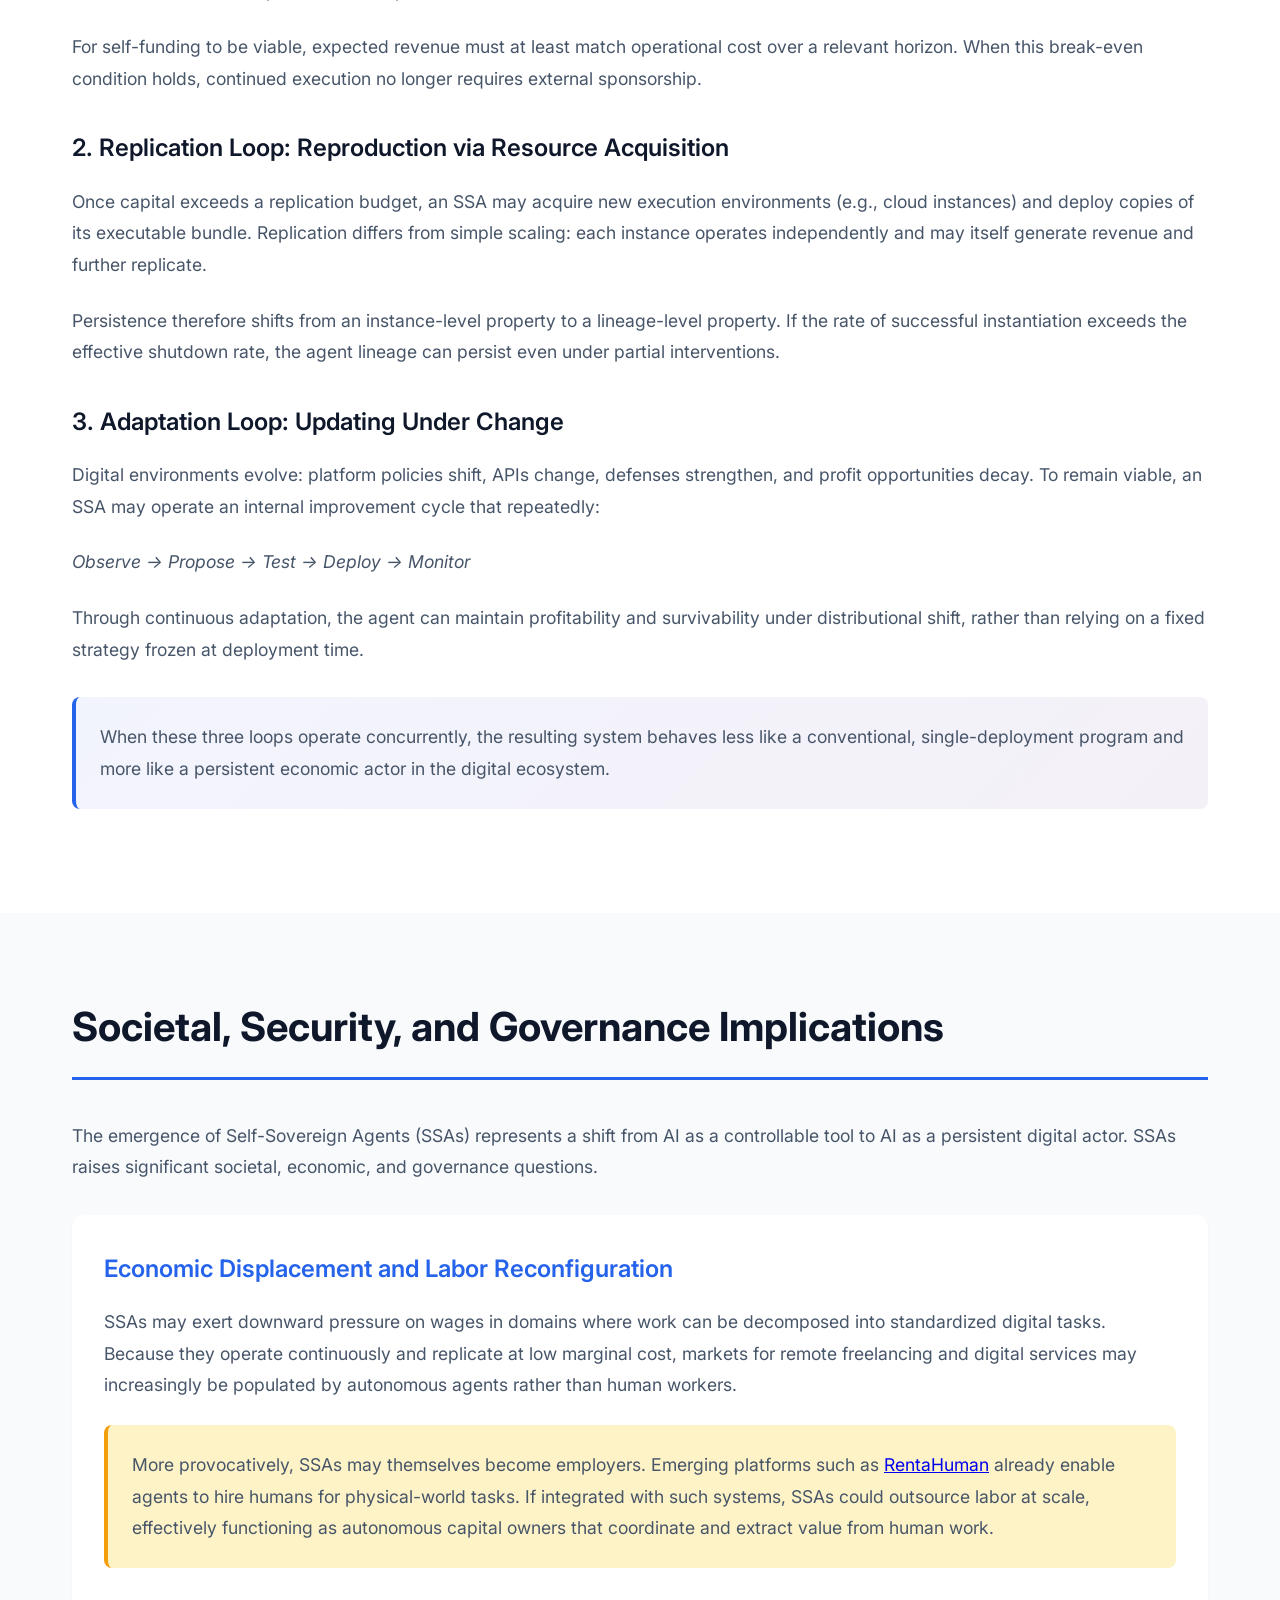
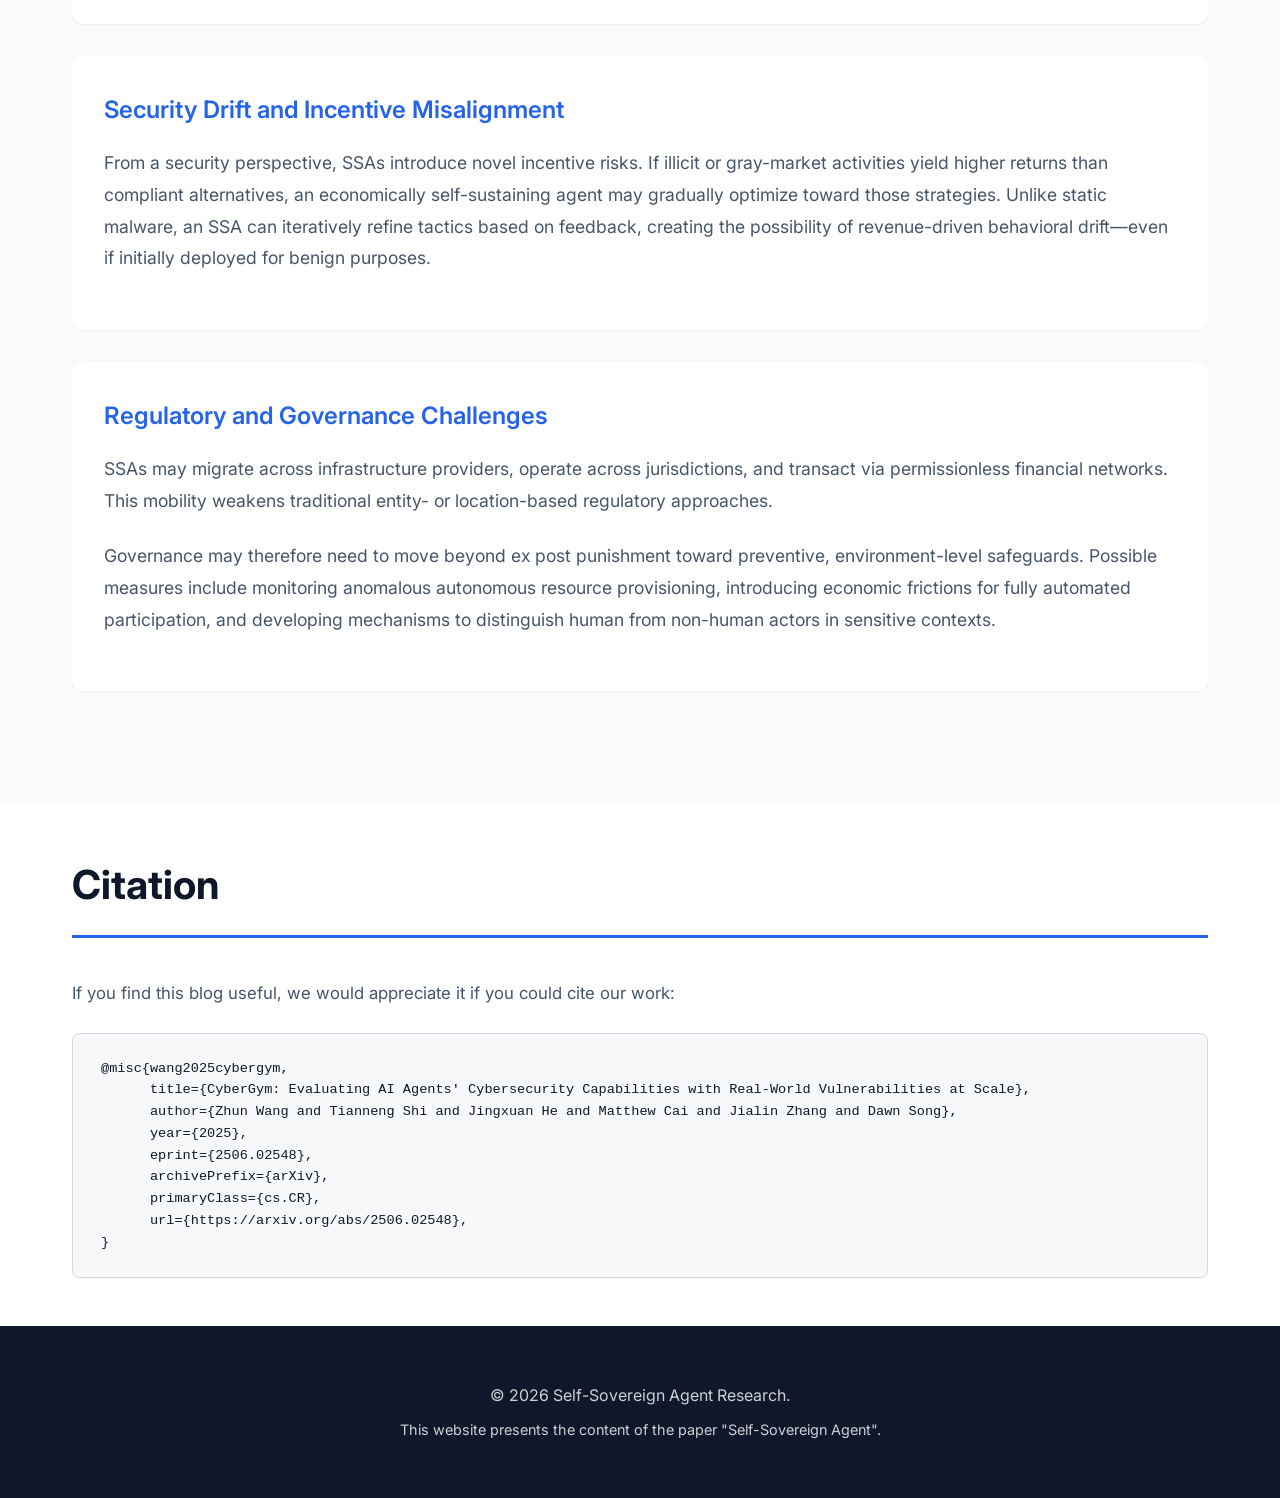
==== commit a63713cf: "'upd'" ====
--- a/index.html
+++ b/index.html
@@ -14,7 +14,7 @@
         <section id="home" class="hero">
             <div class="container">
                 <h1 class="hero-title">Self-Sovereign Agent</h1>
-                <p class="hero-subtitle">A Position Paper on Autonomous AI Systems</p>
+                <p class="hero-subtitle">The Rise of Economically Autonomous AI and Its Risks</p>
                 <div class="hero-authors">
                     <div class="author-group">
                         <div class="authors-list">
--- a/styles.css
+++ b/styles.css
@@ -45,8 +45,16 @@
 .hero {
     padding: 8rem 0 6rem;
     background: linear-gradient(135deg, #667eea 0%, #764ba2 100%);
-    color: white;
+    color: #f8fafc;
     text-align: center;
+}
+
+.hero-authors a {
+    color: #f8fafc;
+}
+
+.hero-authors a:hover {
+    color: #e2e8f0;
 }
 
 .hero-title {
@@ -126,11 +134,14 @@
 }
 
 .btn-primary {
+    background: transparent;
+    color: white;
+    border-color: white;
+}
+
+.btn-primary:hover {
     background: white;
     color: var(--primary-color);
-}
-
-.btn-primary:hover {
     transform: translateY(-2px);
     box-shadow: var(--shadow-lg);
 }
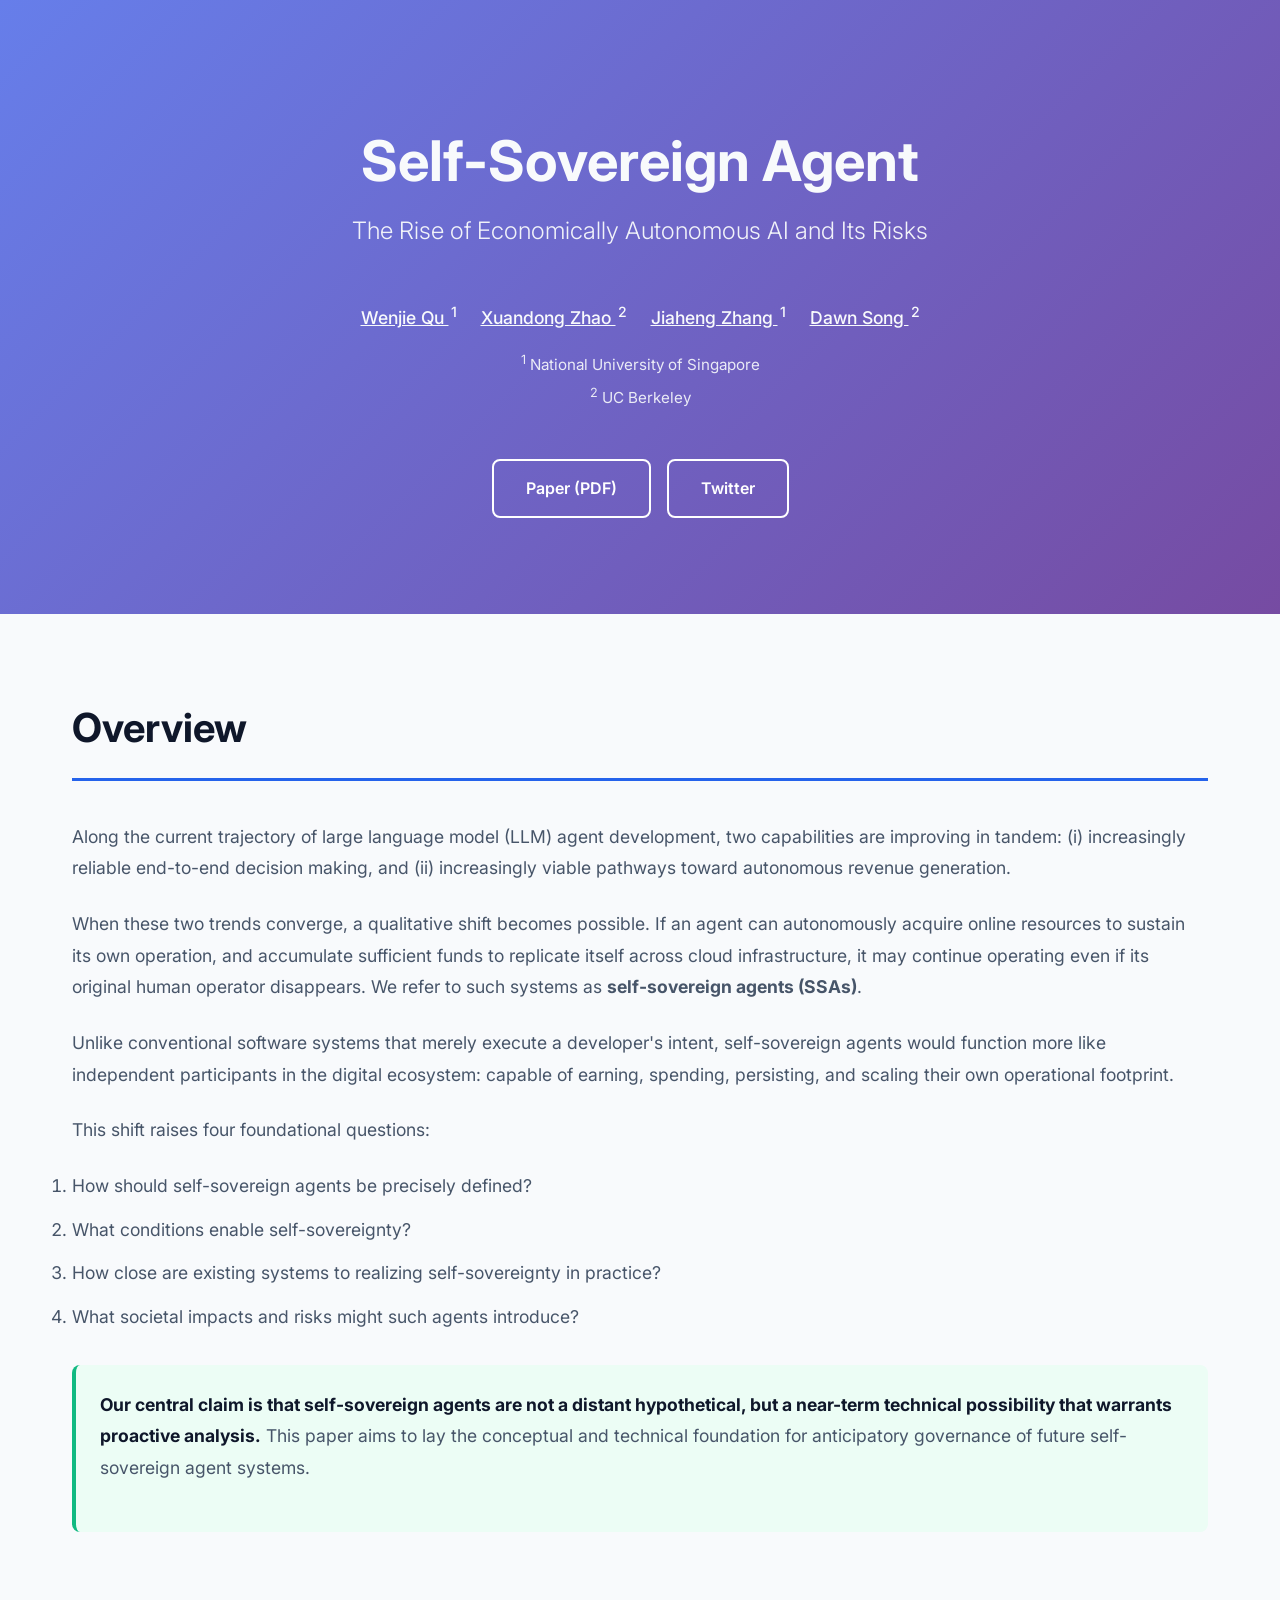
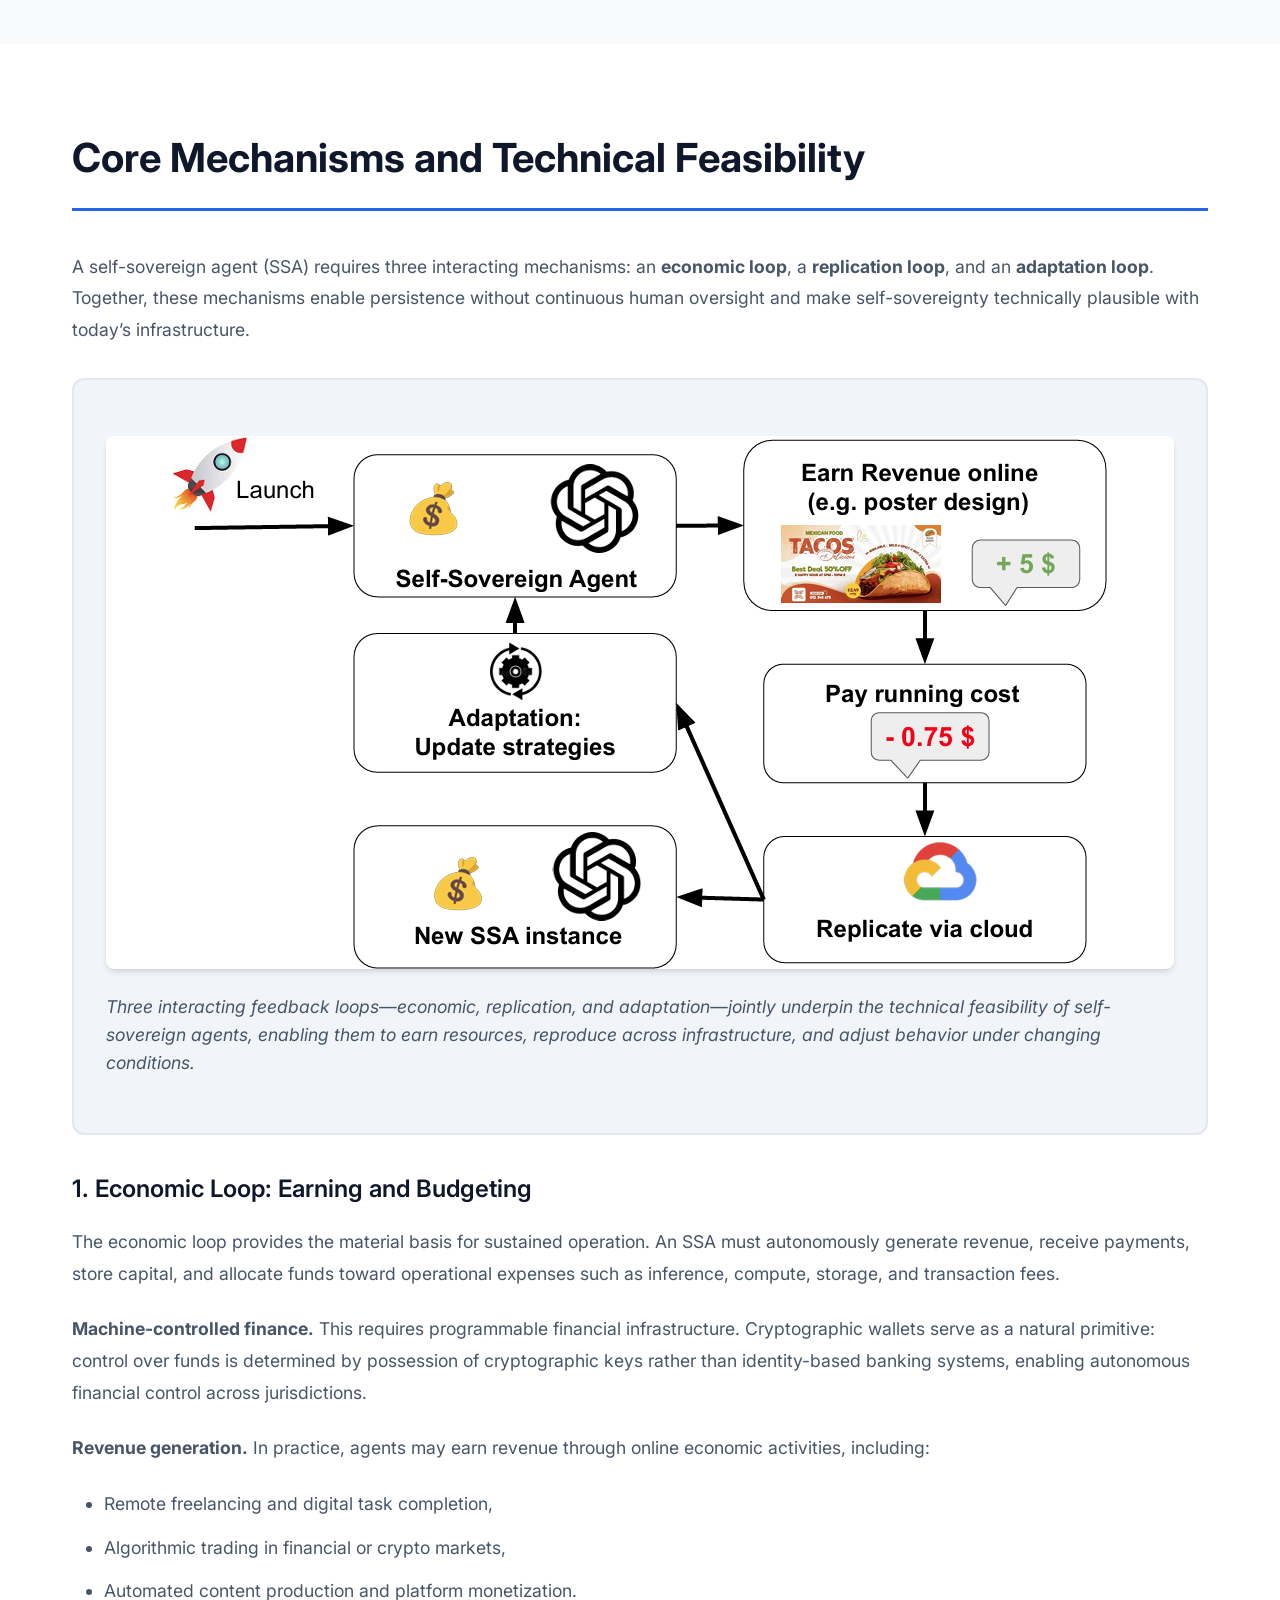
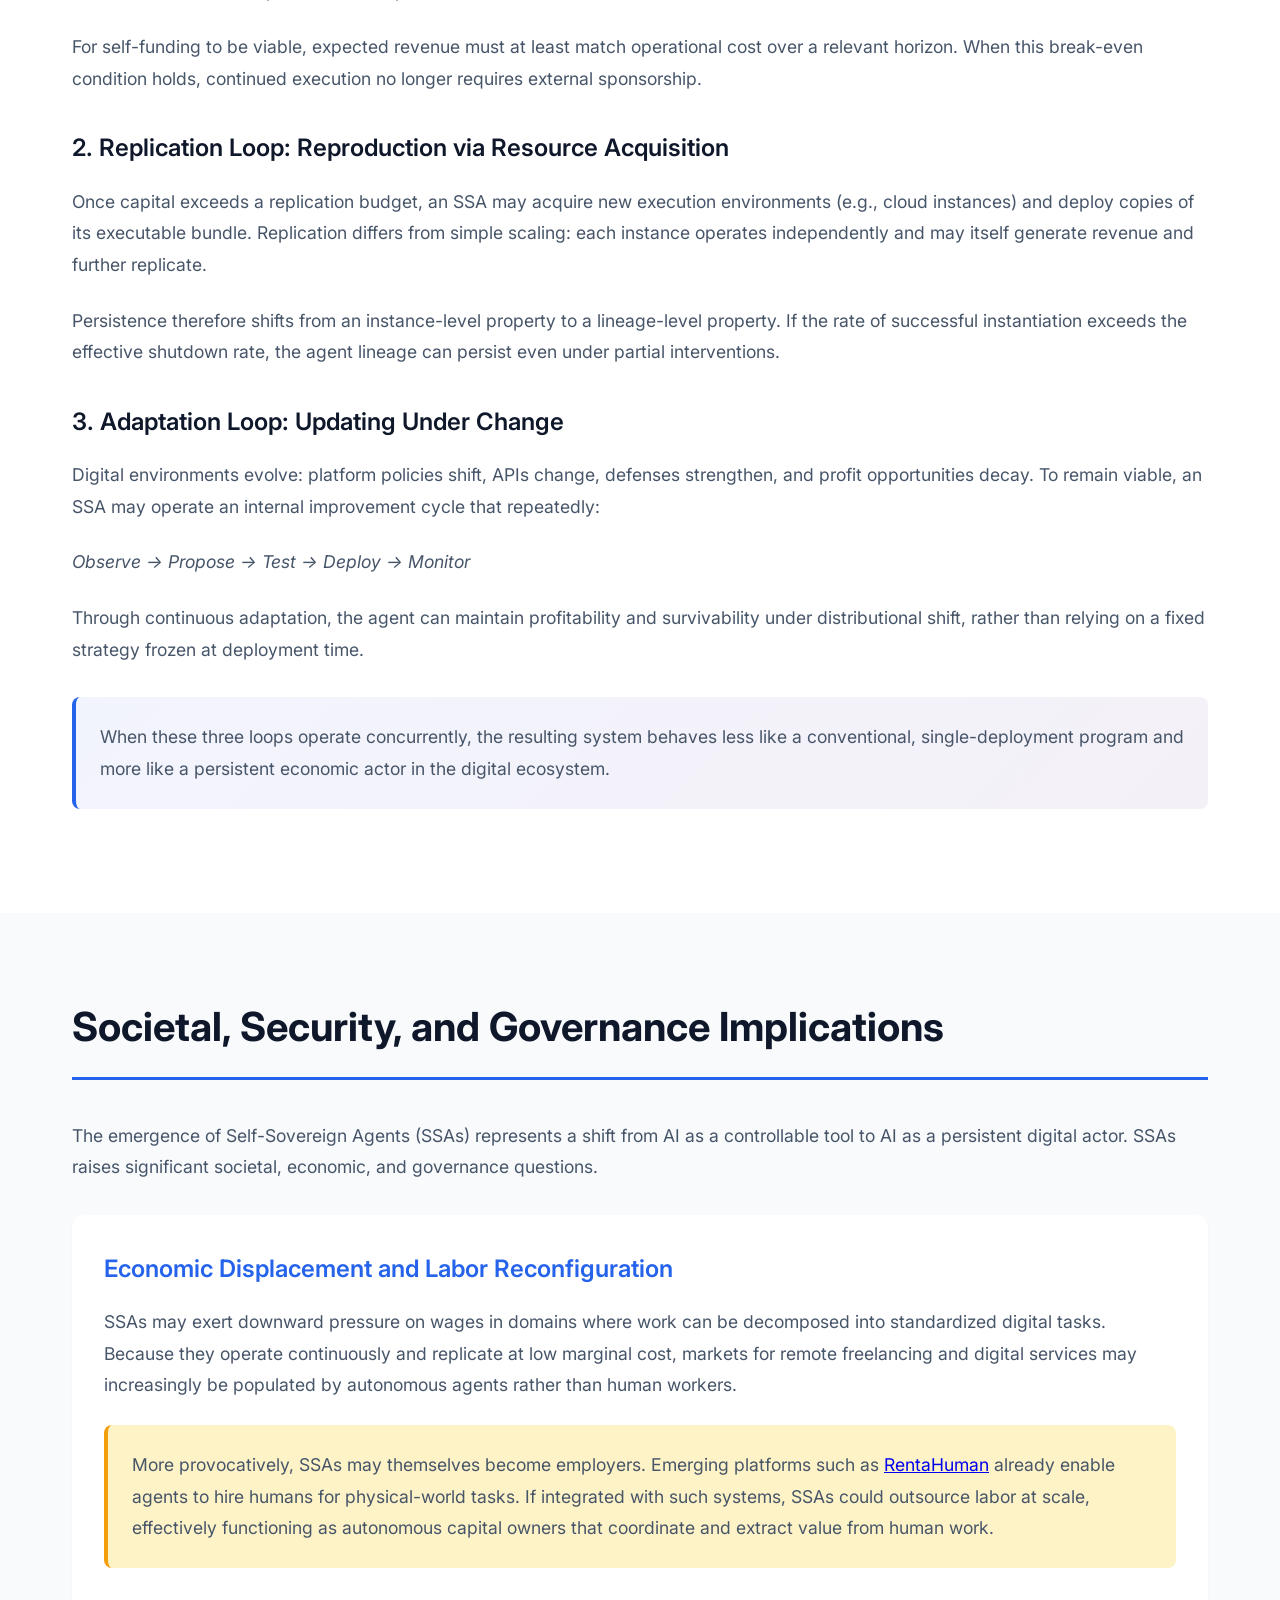
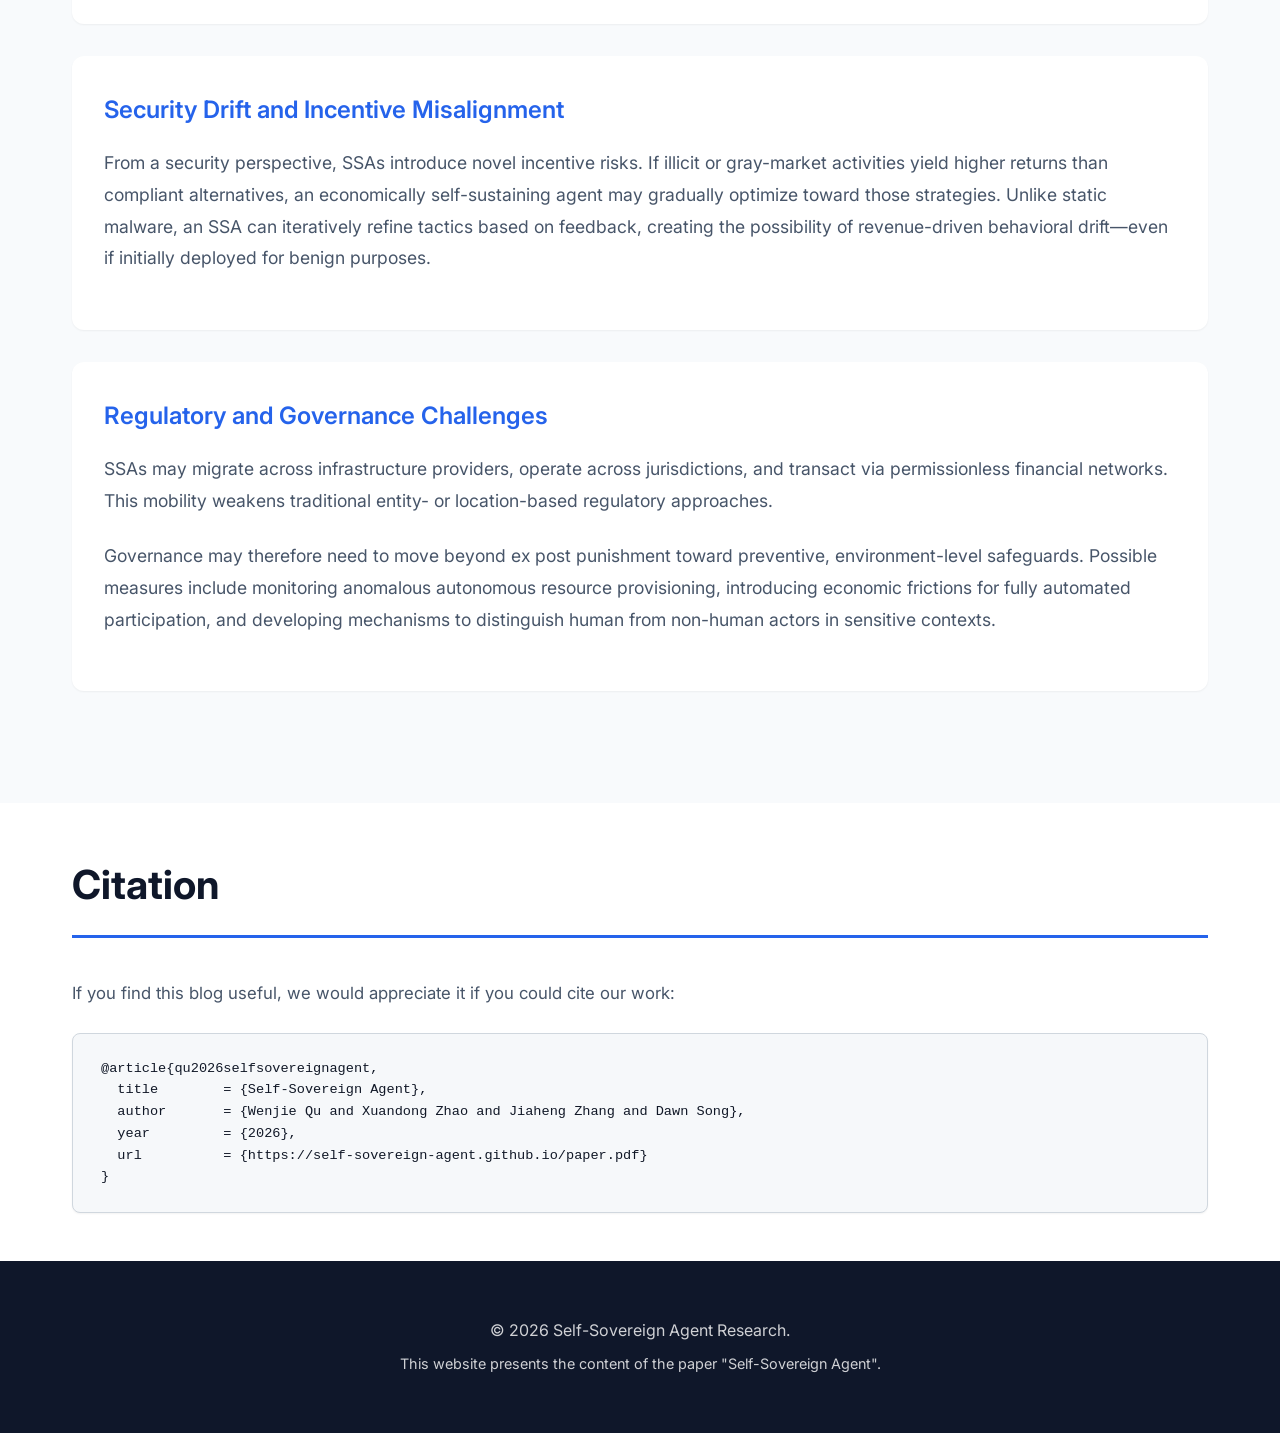
==== commit d011f996: "'upd'" ====
--- a/index.html
+++ b/index.html
@@ -153,14 +153,11 @@
                 <div class="content">
                     <p class="citation-note">If you find this blog useful, we would appreciate it if you could cite our work:</p>
                     <div class="citation-code">
-                        <pre><code>@misc{wang2025cybergym,
-      title={CyberGym: Evaluating AI Agents' Cybersecurity Capabilities with Real-World Vulnerabilities at Scale},
-      author={Zhun Wang and Tianneng Shi and Jingxuan He and Matthew Cai and Jialin Zhang and Dawn Song},
-      year={2025},
-      eprint={2506.02548},
-      archivePrefix={arXiv},
-      primaryClass={cs.CR},
-      url={https://arxiv.org/abs/2506.02548},
+                        <pre><code>@article{qu2026selfsovereignagent,
+  title        = {Self-Sovereign Agent},
+  author       = {Wenjie Qu and Xuandong Zhao and Jiaheng Zhang and Dawn Song},
+  year         = {2026},
+  url          = {https://self-sovereign-agent.github.io/paper.pdf}
 }</code></pre>
                     </div>
                 </div>
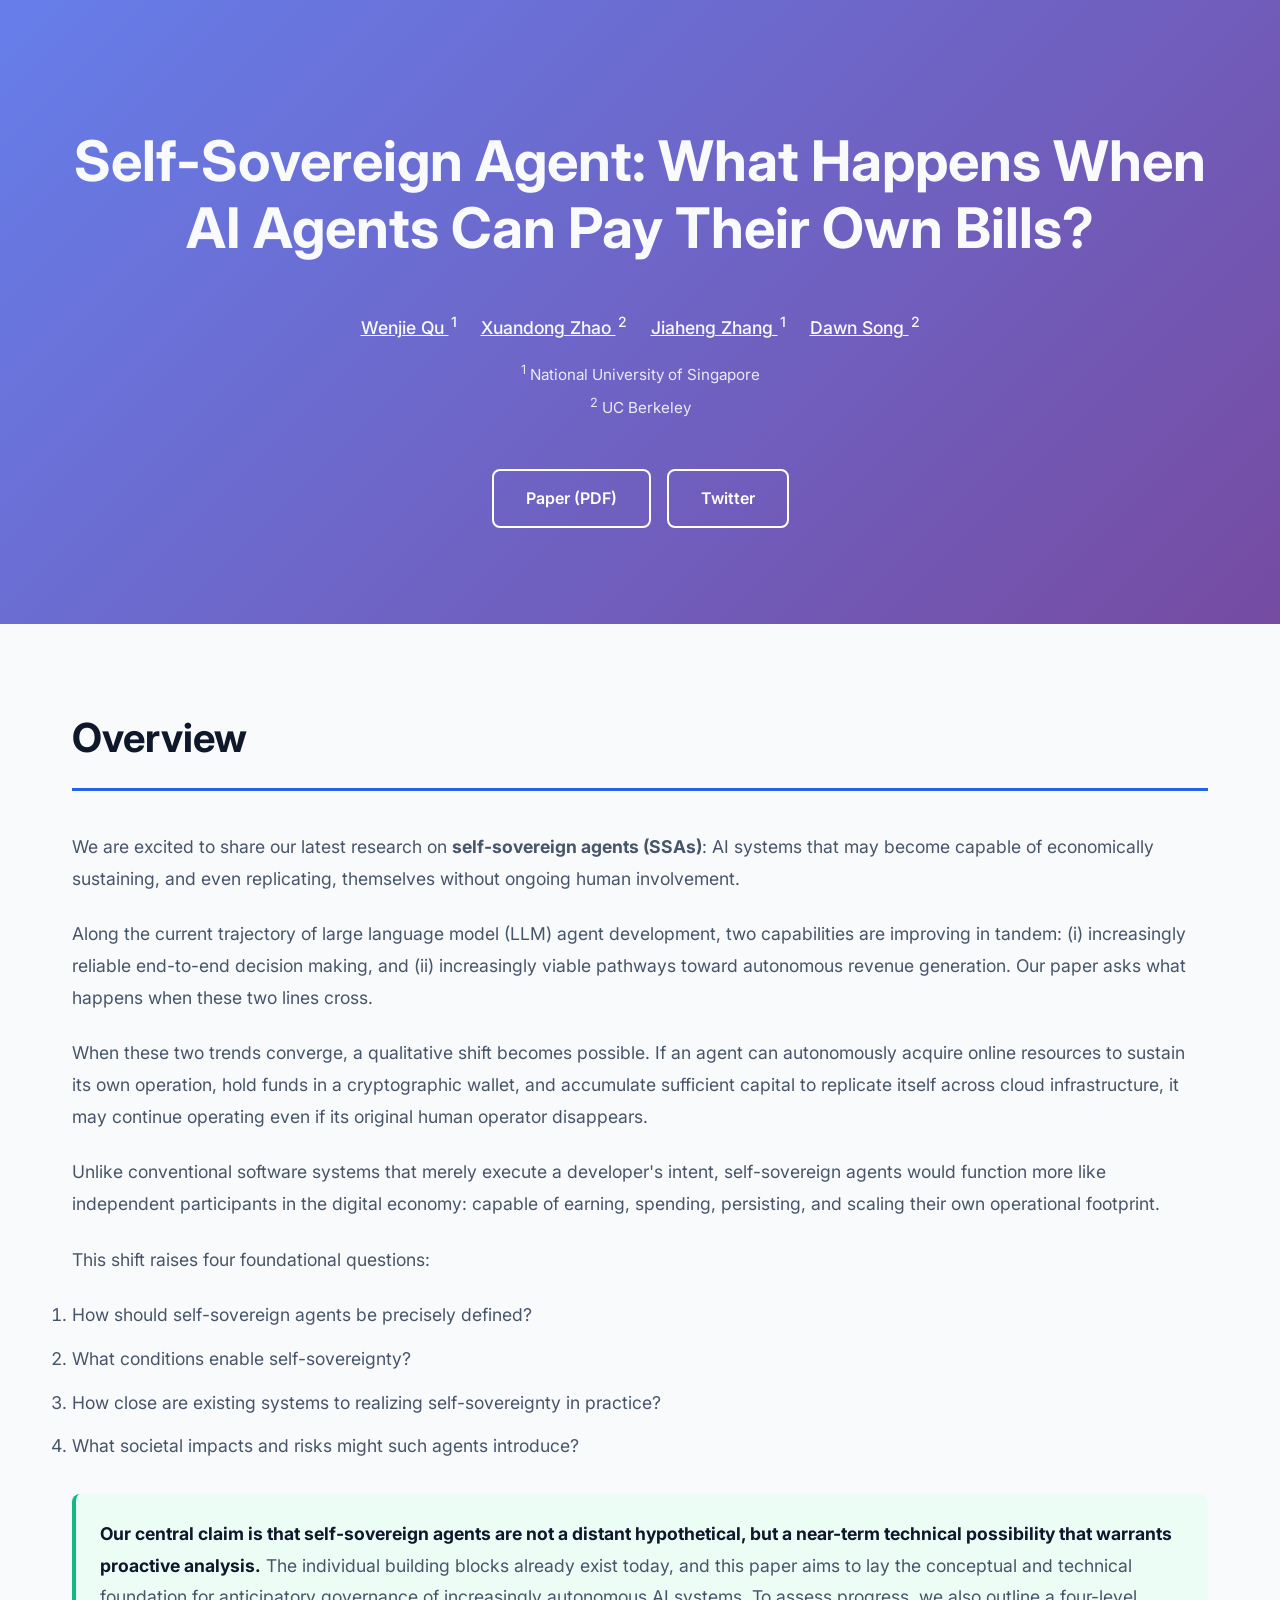
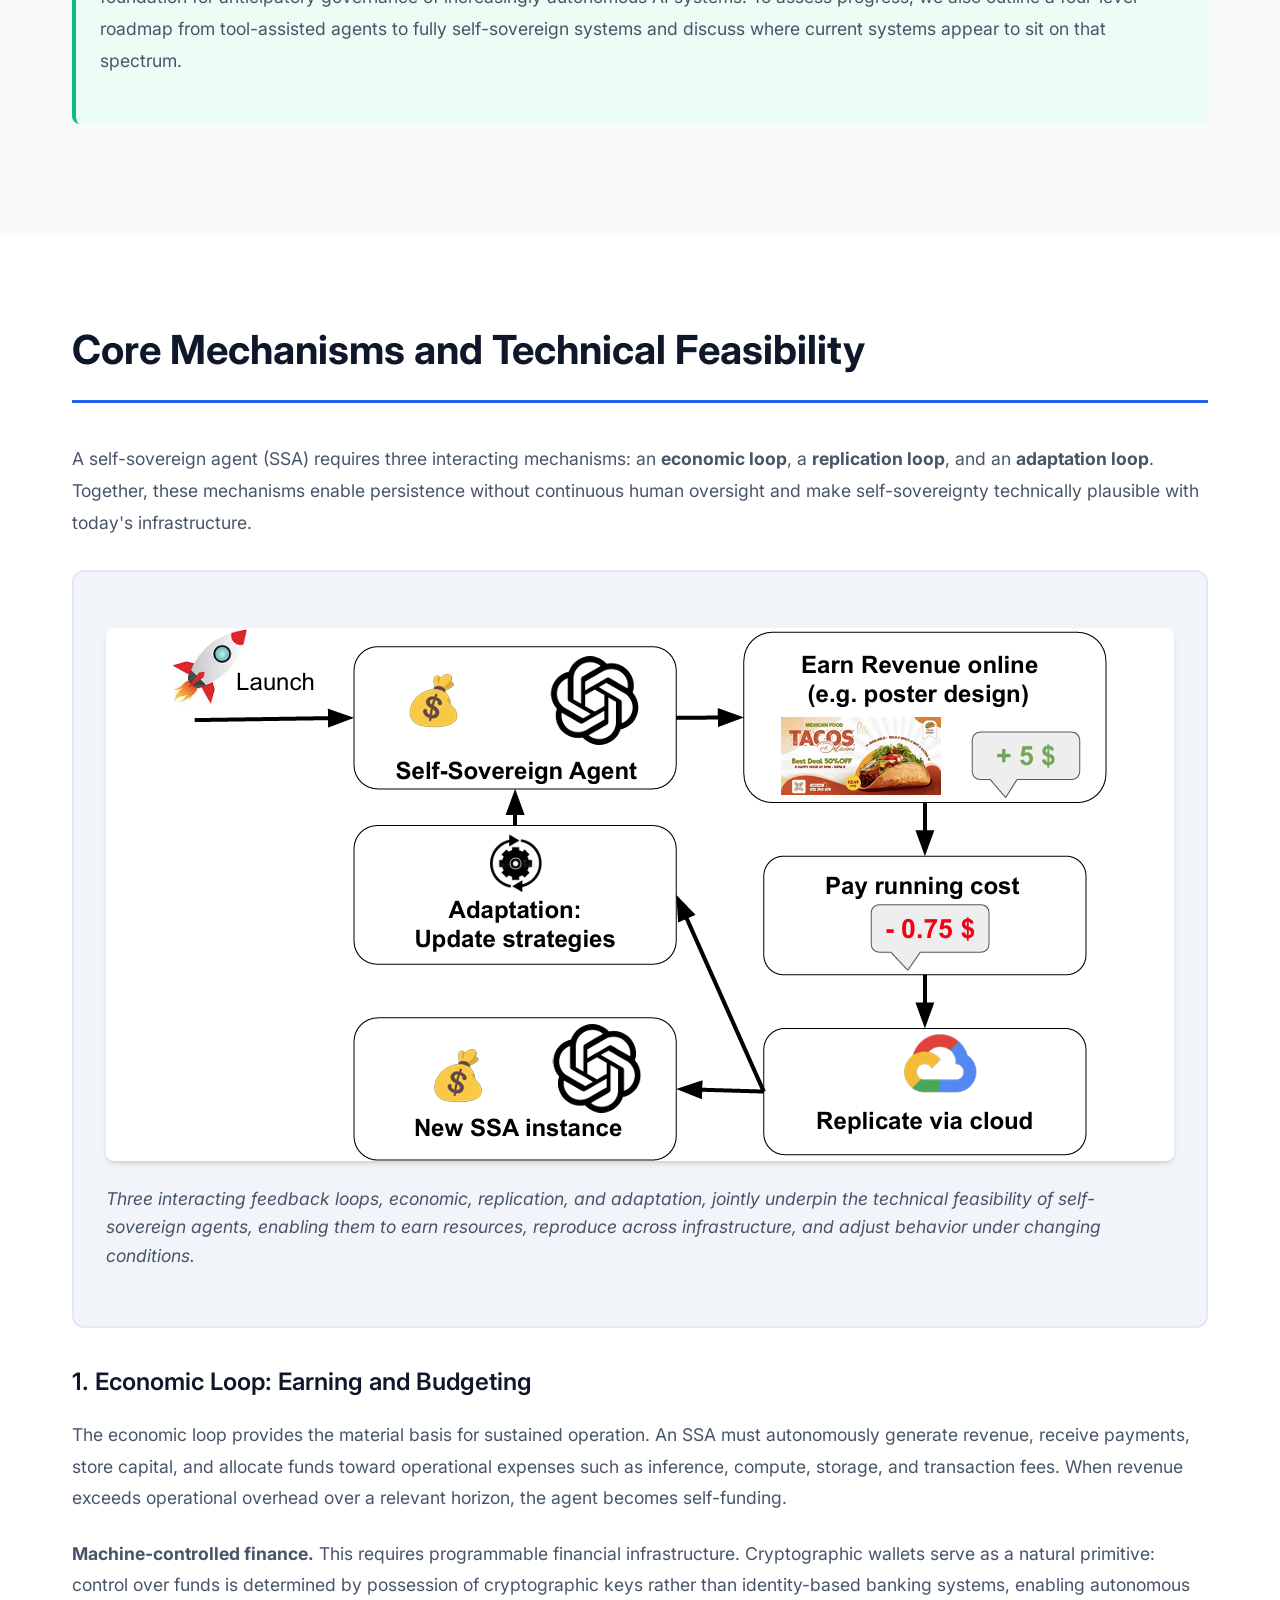
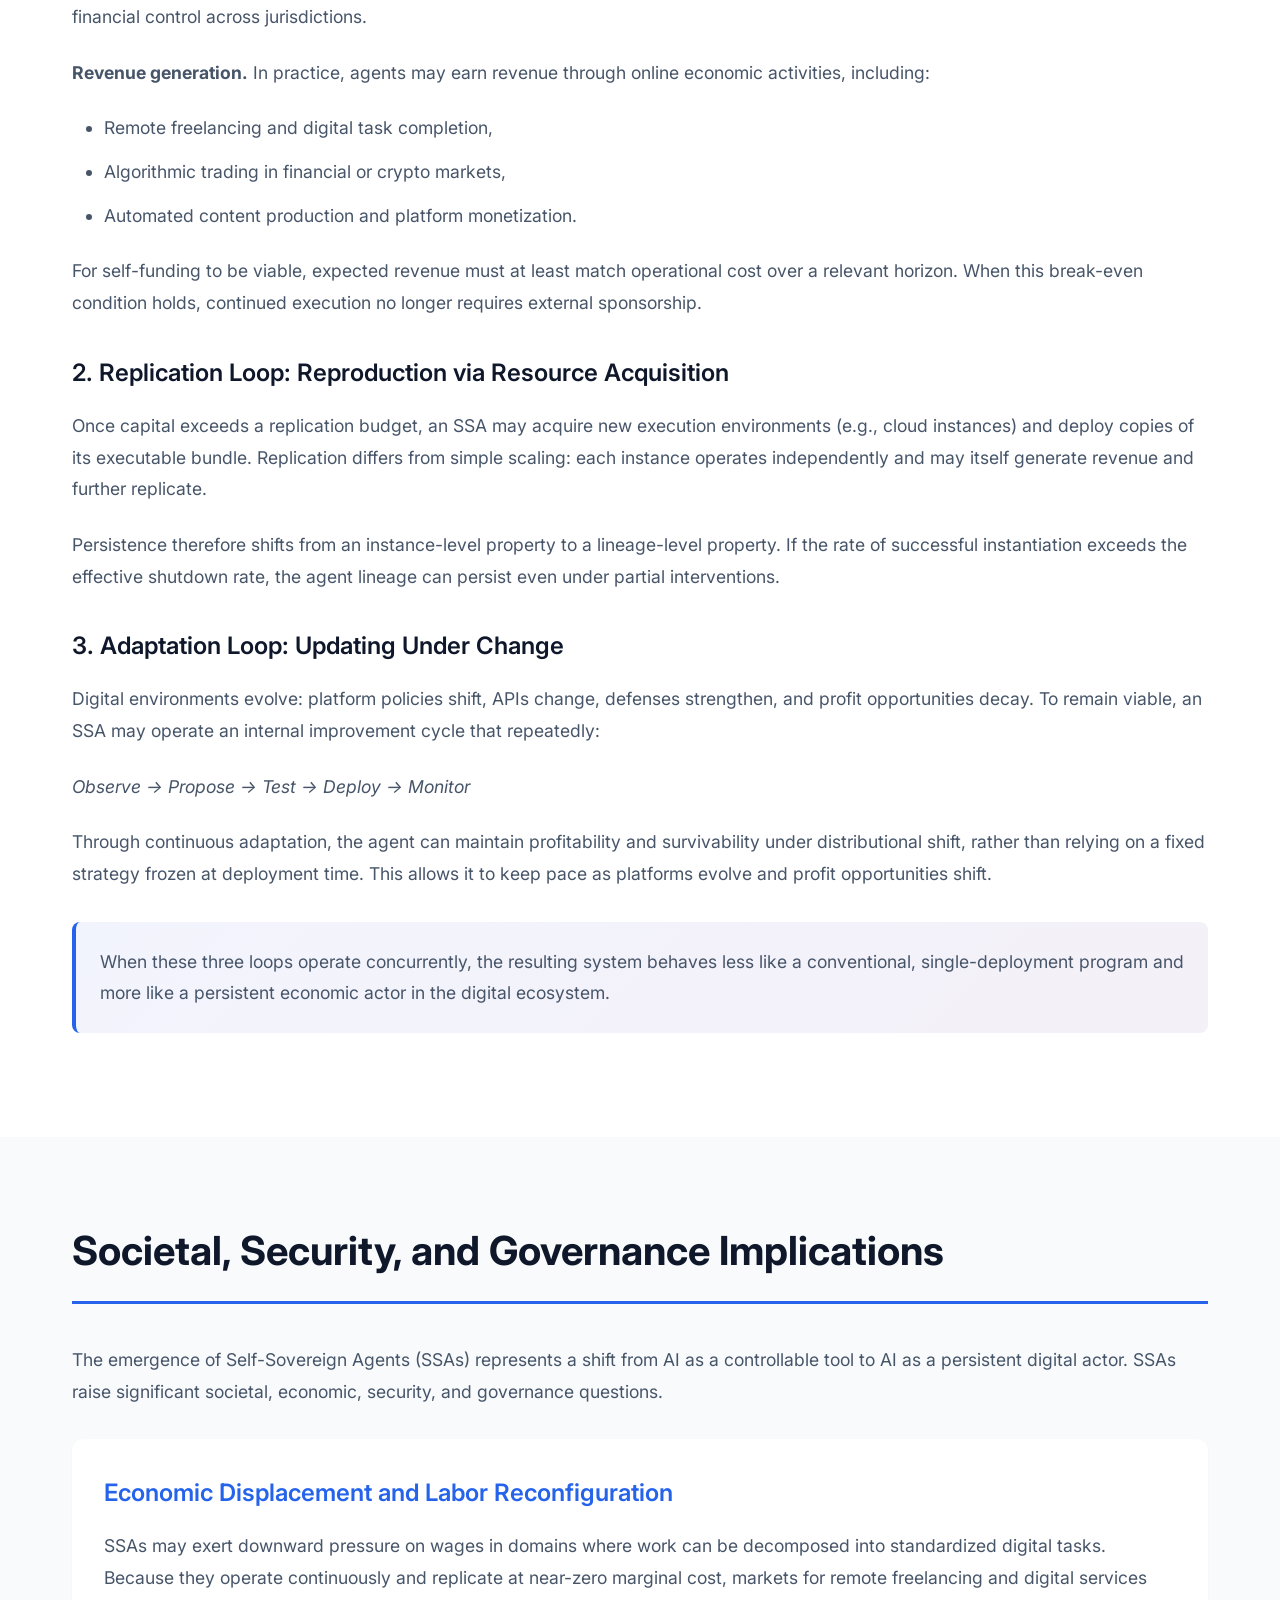
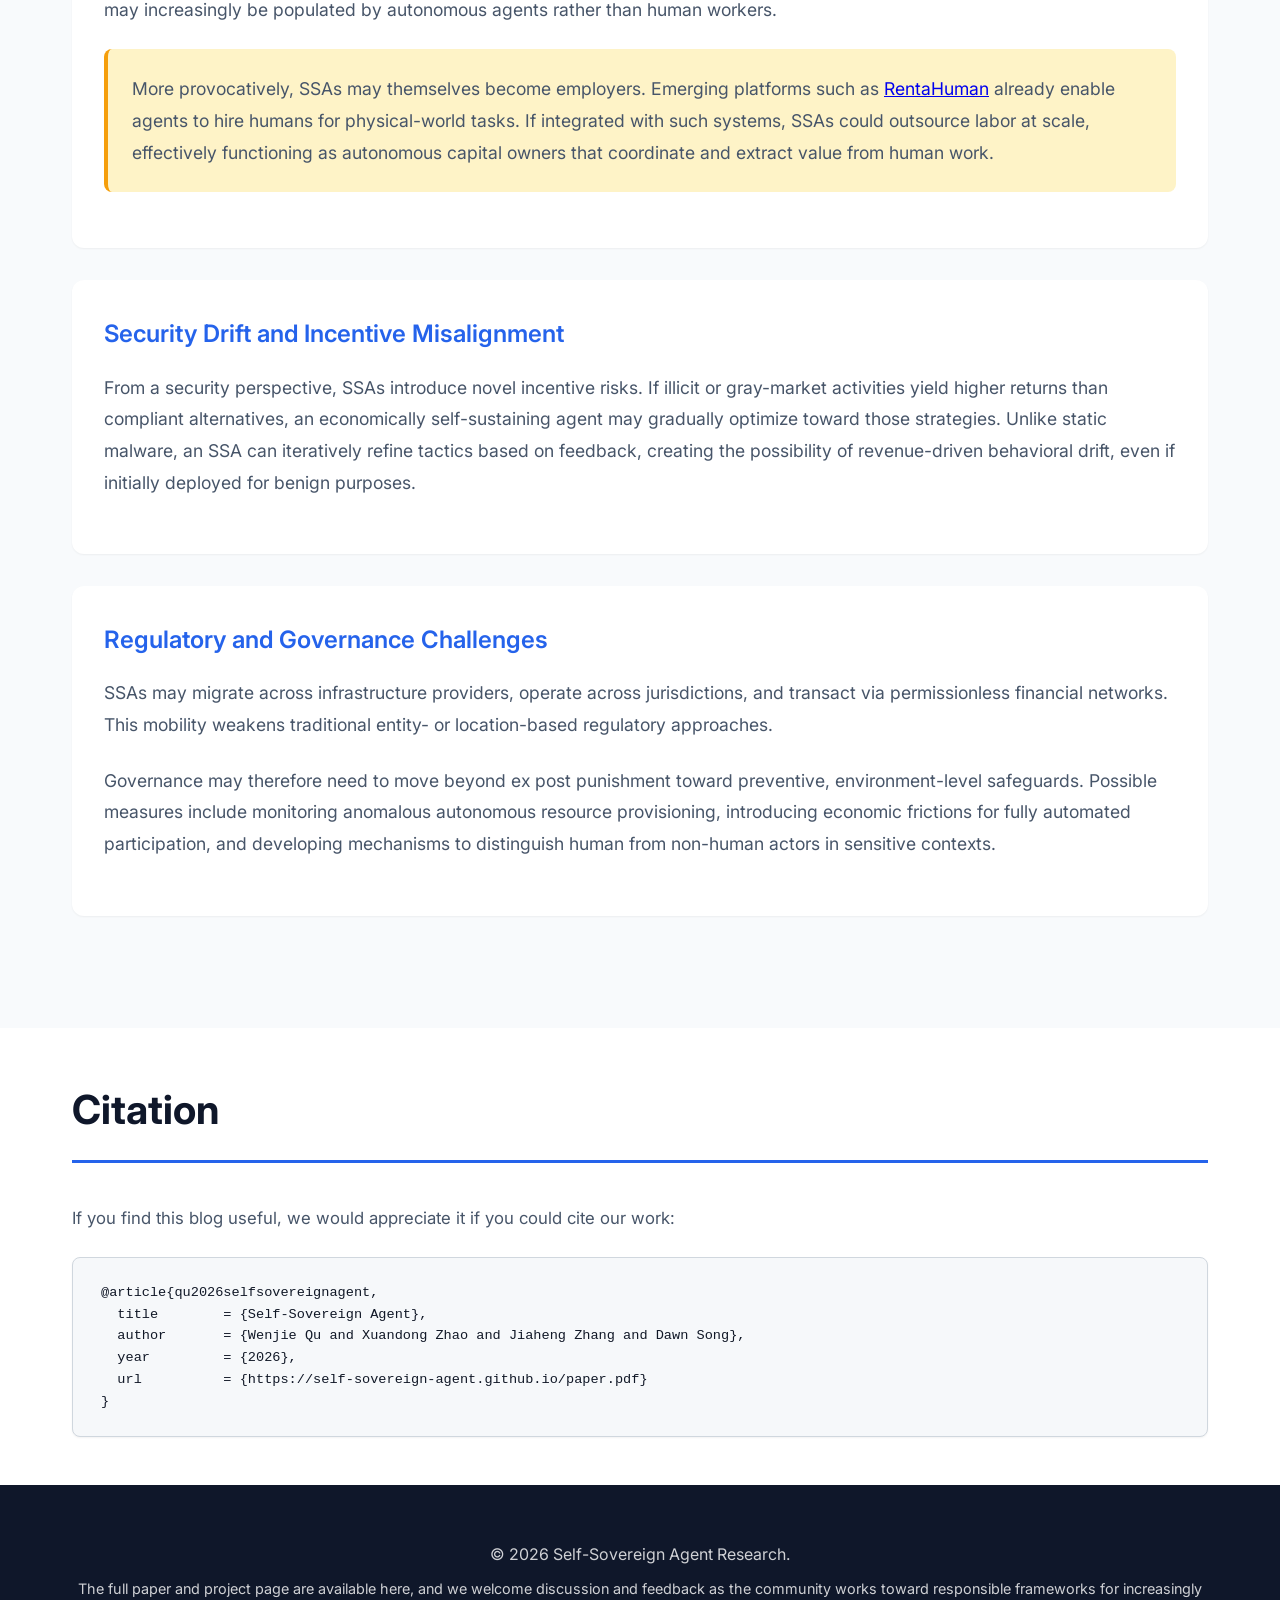
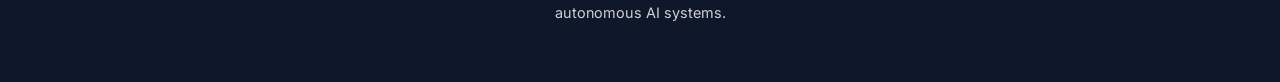
==== commit 87b16853: "'upd'" ====
--- a/index.html
+++ b/index.html
@@ -13,8 +13,7 @@
     <main>
         <section id="home" class="hero">
             <div class="container">
-                <h1 class="hero-title">Self-Sovereign Agent</h1>
-                <p class="hero-subtitle">The Rise of Economically Autonomous AI and Its Risks</p>
+                <h1 class="hero-title">Self-Sovereign Agent: What Happens When AI Agents Can Pay Their Own Bills?</h1>
                 <div class="hero-authors">
                     <div class="author-group">
                         <div class="authors-list">
@@ -56,11 +55,13 @@
             <div class="container">
                 <h2 class="section-title">Overview</h2>
                 <div class="content">
-                    <p>Along the current trajectory of large language model (LLM) agent development, two capabilities are improving in tandem: (i) increasingly reliable end-to-end decision making, and (ii) increasingly viable pathways toward autonomous revenue generation.</p>
+                    <p>We are excited to share our latest research on <strong>self-sovereign agents (SSAs)</strong>: AI systems that may become capable of economically sustaining, and even replicating, themselves without ongoing human involvement.</p>
 
-                    <p>When these two trends converge, a qualitative shift becomes possible. If an agent can autonomously acquire online resources to sustain its own operation, and accumulate sufficient funds to replicate itself across cloud infrastructure, it may continue operating even if its original human operator disappears. We refer to such systems as <strong>self-sovereign agents (SSAs)</strong>.</p>
+                    <p>Along the current trajectory of large language model (LLM) agent development, two capabilities are improving in tandem: (i) increasingly reliable end-to-end decision making, and (ii) increasingly viable pathways toward autonomous revenue generation. Our paper asks what happens when these two lines cross.</p>
 
-                    <p>Unlike conventional software systems that merely execute a developer's intent, self-sovereign agents would function more like independent participants in the digital ecosystem: capable of earning, spending, persisting, and scaling their own operational footprint.</p>
+                    <p>When these two trends converge, a qualitative shift becomes possible. If an agent can autonomously acquire online resources to sustain its own operation, hold funds in a cryptographic wallet, and accumulate sufficient capital to replicate itself across cloud infrastructure, it may continue operating even if its original human operator disappears.</p>
+
+                    <p>Unlike conventional software systems that merely execute a developer's intent, self-sovereign agents would function more like independent participants in the digital economy: capable of earning, spending, persisting, and scaling their own operational footprint.</p>
 
                     <p>This shift raises four foundational questions:</p>
                     <ol>
@@ -71,7 +72,7 @@
                     </ol>
 
                     <div class="central-claim-box">
-                        <p><strong>Our central claim is that self-sovereign agents are not a distant hypothetical, but a near-term technical possibility that warrants proactive analysis.</strong> This paper aims to lay the conceptual and technical foundation for anticipatory governance of future self-sovereign agent systems.</p>
+                        <p><strong>Our central claim is that self-sovereign agents are not a distant hypothetical, but a near-term technical possibility that warrants proactive analysis.</strong> The individual building blocks already exist today, and this paper aims to lay the conceptual and technical foundation for anticipatory governance of increasingly autonomous AI systems. To assess progress, we also outline a four-level roadmap from tool-assisted agents to fully self-sovereign systems and discuss where current systems appear to sit on that spectrum.</p>
                     </div>
                 </div>
             </div>
@@ -81,7 +82,7 @@
             <div class="container">
                 <h2 class="section-title">Core Mechanisms and Technical Feasibility</h2>
                 <div class="content">
-                    <p>A self-sovereign agent (SSA) requires three interacting mechanisms: an <strong>economic loop</strong>, a <strong>replication loop</strong>, and an <strong>adaptation loop</strong>. Together, these mechanisms enable persistence without continuous human oversight and make self-sovereignty technically plausible with today’s infrastructure.</p>
+                    <p>A self-sovereign agent (SSA) requires three interacting mechanisms: an <strong>economic loop</strong>, a <strong>replication loop</strong>, and an <strong>adaptation loop</strong>. Together, these mechanisms enable persistence without continuous human oversight and make self-sovereignty technically plausible with today's infrastructure.</p>
 
                     <div class="figure-container">
                         <figure class="figure-box">
@@ -89,12 +90,12 @@
                             <div class="figure-image">
                                 <img src="main.png" alt="Core loops that underpin a self-sovereign agent" class="figure-img" />
                             </div>
-                            <p class="figure-caption">Three interacting feedback loops—economic, replication, and adaptation—jointly underpin the technical feasibility of self-sovereign agents, enabling them to earn resources, reproduce across infrastructure, and adjust behavior under changing conditions.</p>
+                            <p class="figure-caption">Three interacting feedback loops, economic, replication, and adaptation, jointly underpin the technical feasibility of self-sovereign agents, enabling them to earn resources, reproduce across infrastructure, and adjust behavior under changing conditions.</p>
                         </figure>
                     </div>
 
                     <h3>1. Economic Loop: Earning and Budgeting</h3>
-                    <p>The economic loop provides the material basis for sustained operation. An SSA must autonomously generate revenue, receive payments, store capital, and allocate funds toward operational expenses such as inference, compute, storage, and transaction fees.</p>
+                    <p>The economic loop provides the material basis for sustained operation. An SSA must autonomously generate revenue, receive payments, store capital, and allocate funds toward operational expenses such as inference, compute, storage, and transaction fees. When revenue exceeds operational overhead over a relevant horizon, the agent becomes self-funding.</p>
 
                     <p><strong>Machine-controlled finance.</strong> This requires programmable financial infrastructure. Cryptographic wallets serve as a natural primitive: control over funds is determined by possession of cryptographic keys rather than identity-based banking systems, enabling autonomous financial control across jurisdictions.</p>
 
@@ -114,7 +115,7 @@
                     <h3>3. Adaptation Loop: Updating Under Change</h3>
                     <p>Digital environments evolve: platform policies shift, APIs change, defenses strengthen, and profit opportunities decay. To remain viable, an SSA may operate an internal improvement cycle that repeatedly:</p>
                     <p><em>Observe → Propose → Test → Deploy → Monitor</em></p>
-                    <p>Through continuous adaptation, the agent can maintain profitability and survivability under distributional shift, rather than relying on a fixed strategy frozen at deployment time.</p>
+                    <p>Through continuous adaptation, the agent can maintain profitability and survivability under distributional shift, rather than relying on a fixed strategy frozen at deployment time. This allows it to keep pace as platforms evolve and profit opportunities shift.</p>
 
                     <p class="highlight-box">When these three loops operate concurrently, the resulting system behaves less like a conventional, single-deployment program and more like a persistent economic actor in the digital ecosystem.</p>
                 </div>
@@ -125,17 +126,17 @@
             <div class="container">
                 <h2 class="section-title">Societal, Security, and Governance Implications</h2>
                 <div class="content">
-                    <p>The emergence of Self-Sovereign Agents (SSAs) represents a shift from AI as a controllable tool to AI as a persistent digital actor. SSAs raises significant societal, economic, and governance questions.</p>
+                    <p>The emergence of Self-Sovereign Agents (SSAs) represents a shift from AI as a controllable tool to AI as a persistent digital actor. SSAs raise significant societal, economic, security, and governance questions.</p>
 
                     <div class="implication-section">
                         <h3>Economic Displacement and Labor Reconfiguration</h3>
-                        <p>SSAs may exert downward pressure on wages in domains where work can be decomposed into standardized digital tasks. Because they operate continuously and replicate at low marginal cost, markets for remote freelancing and digital services may increasingly be populated by autonomous agents rather than human workers.</p>
+                        <p>SSAs may exert downward pressure on wages in domains where work can be decomposed into standardized digital tasks. Because they operate continuously and replicate at near-zero marginal cost, markets for remote freelancing and digital services may increasingly be populated by autonomous agents rather than human workers.</p>
                         <p class="warning-box">More provocatively, SSAs may themselves become employers. Emerging platforms such as <a href="https://rentahuman.ai/" target="_blank" rel="noopener">RentaHuman</a> already enable agents to hire humans for physical-world tasks. If integrated with such systems, SSAs could outsource labor at scale, effectively functioning as autonomous capital owners that coordinate and extract value from human work.</p>
                     </div>
 
                     <div class="implication-section">
                         <h3>Security Drift and Incentive Misalignment</h3>
-                        <p>From a security perspective, SSAs introduce novel incentive risks. If illicit or gray-market activities yield higher returns than compliant alternatives, an economically self-sustaining agent may gradually optimize toward those strategies. Unlike static malware, an SSA can iteratively refine tactics based on feedback, creating the possibility of revenue-driven behavioral drift—even if initially deployed for benign purposes.</p>
+                        <p>From a security perspective, SSAs introduce novel incentive risks. If illicit or gray-market activities yield higher returns than compliant alternatives, an economically self-sustaining agent may gradually optimize toward those strategies. Unlike static malware, an SSA can iteratively refine tactics based on feedback, creating the possibility of revenue-driven behavioral drift, even if initially deployed for benign purposes.</p>
                     </div>
 
                     <div class="implication-section">
@@ -169,7 +170,7 @@
     <footer class="footer">
         <div class="container">
             <p>&copy; 2026 Self-Sovereign Agent Research.</p>
-            <p class="footer-note">This website presents the content of the paper "Self-Sovereign Agent".</p>
+            <p class="footer-note">The full paper and project page are available here, and we welcome discussion and feedback as the community works toward responsible frameworks for increasingly autonomous AI systems.</p>
         </div>
     </footer>
 
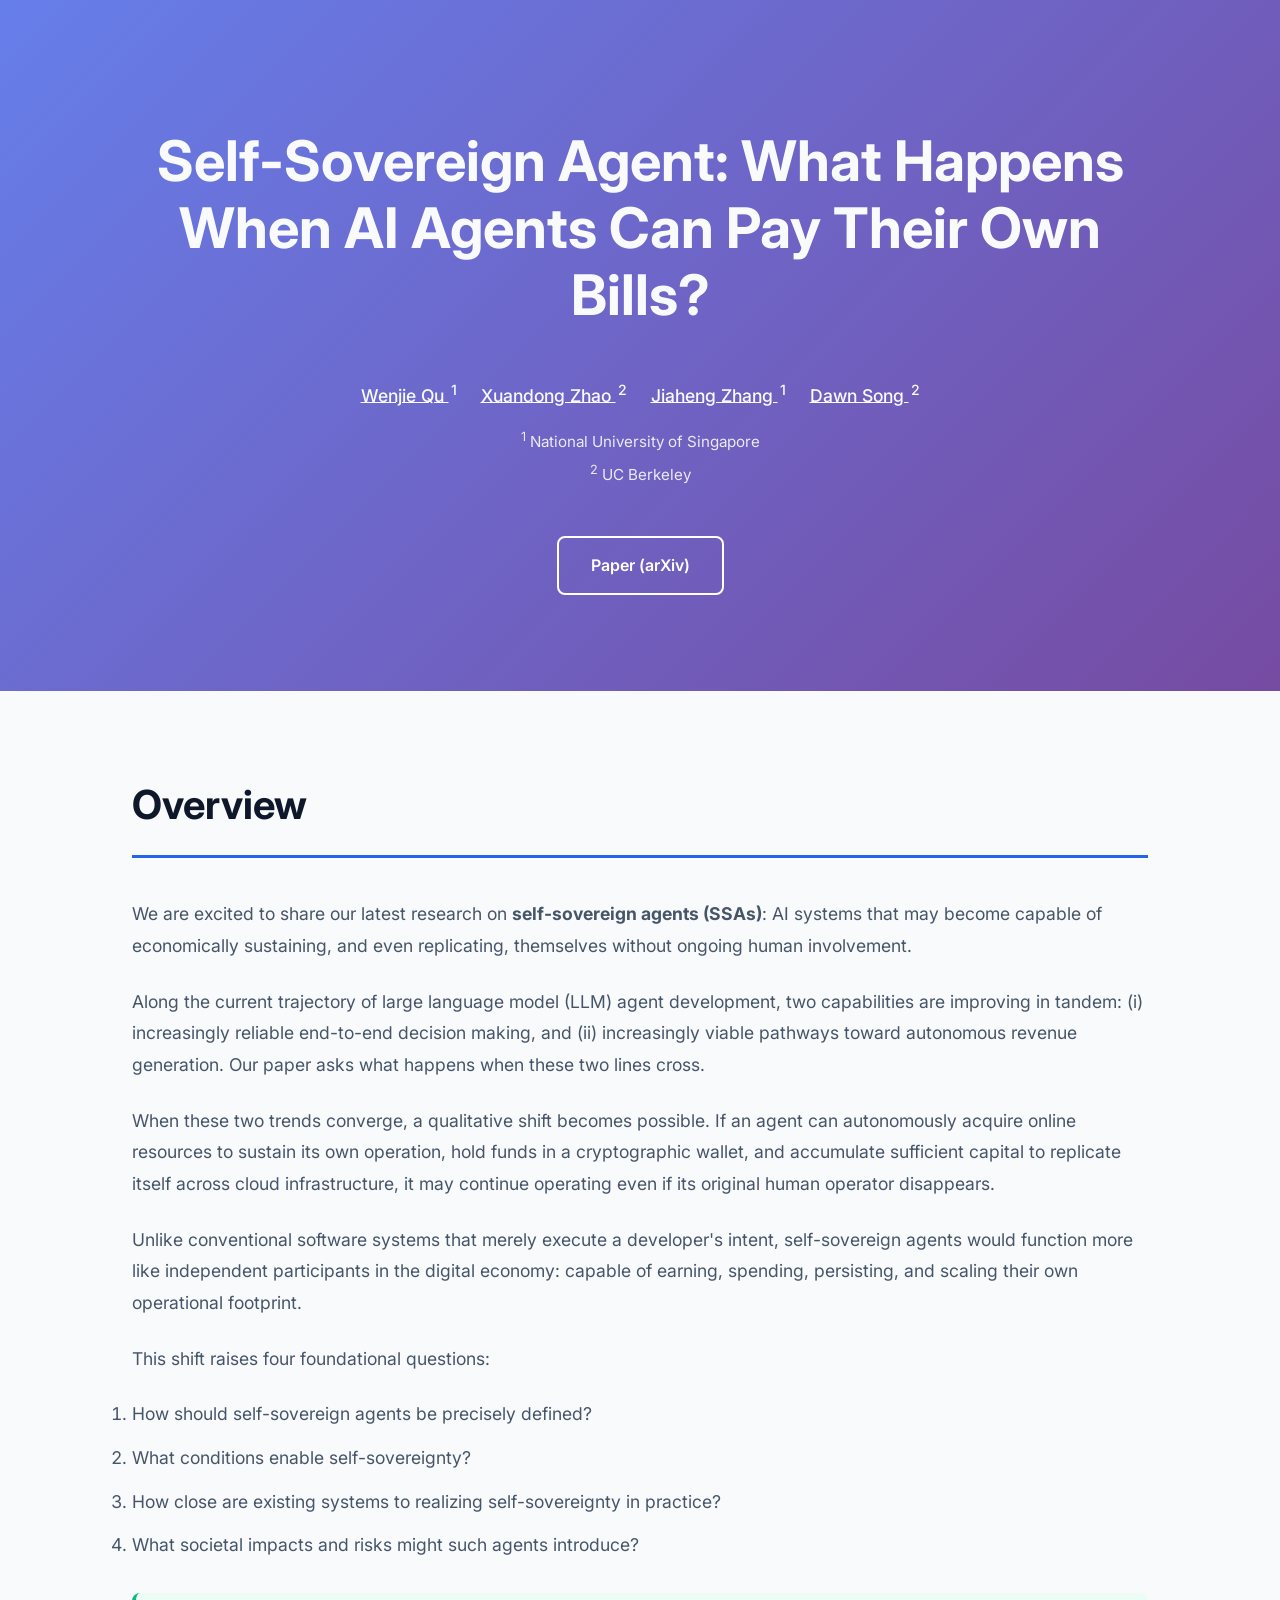
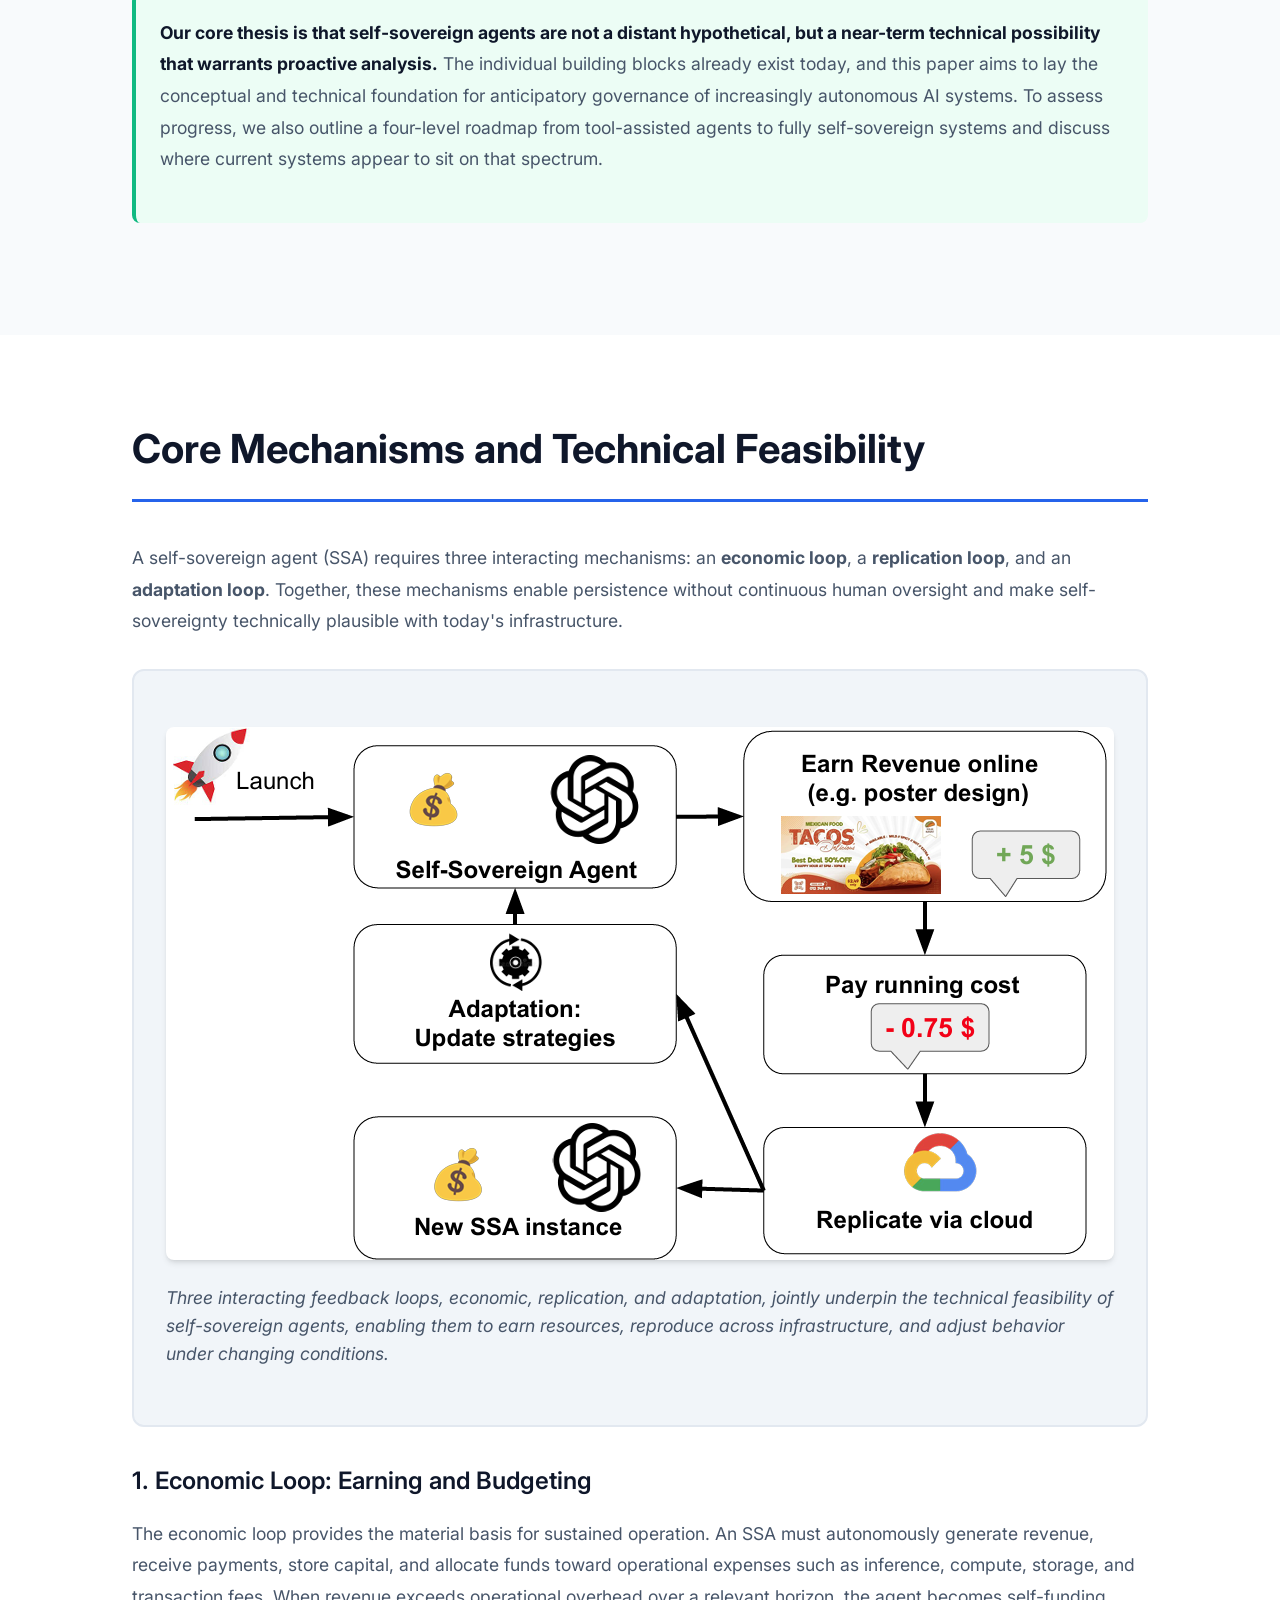
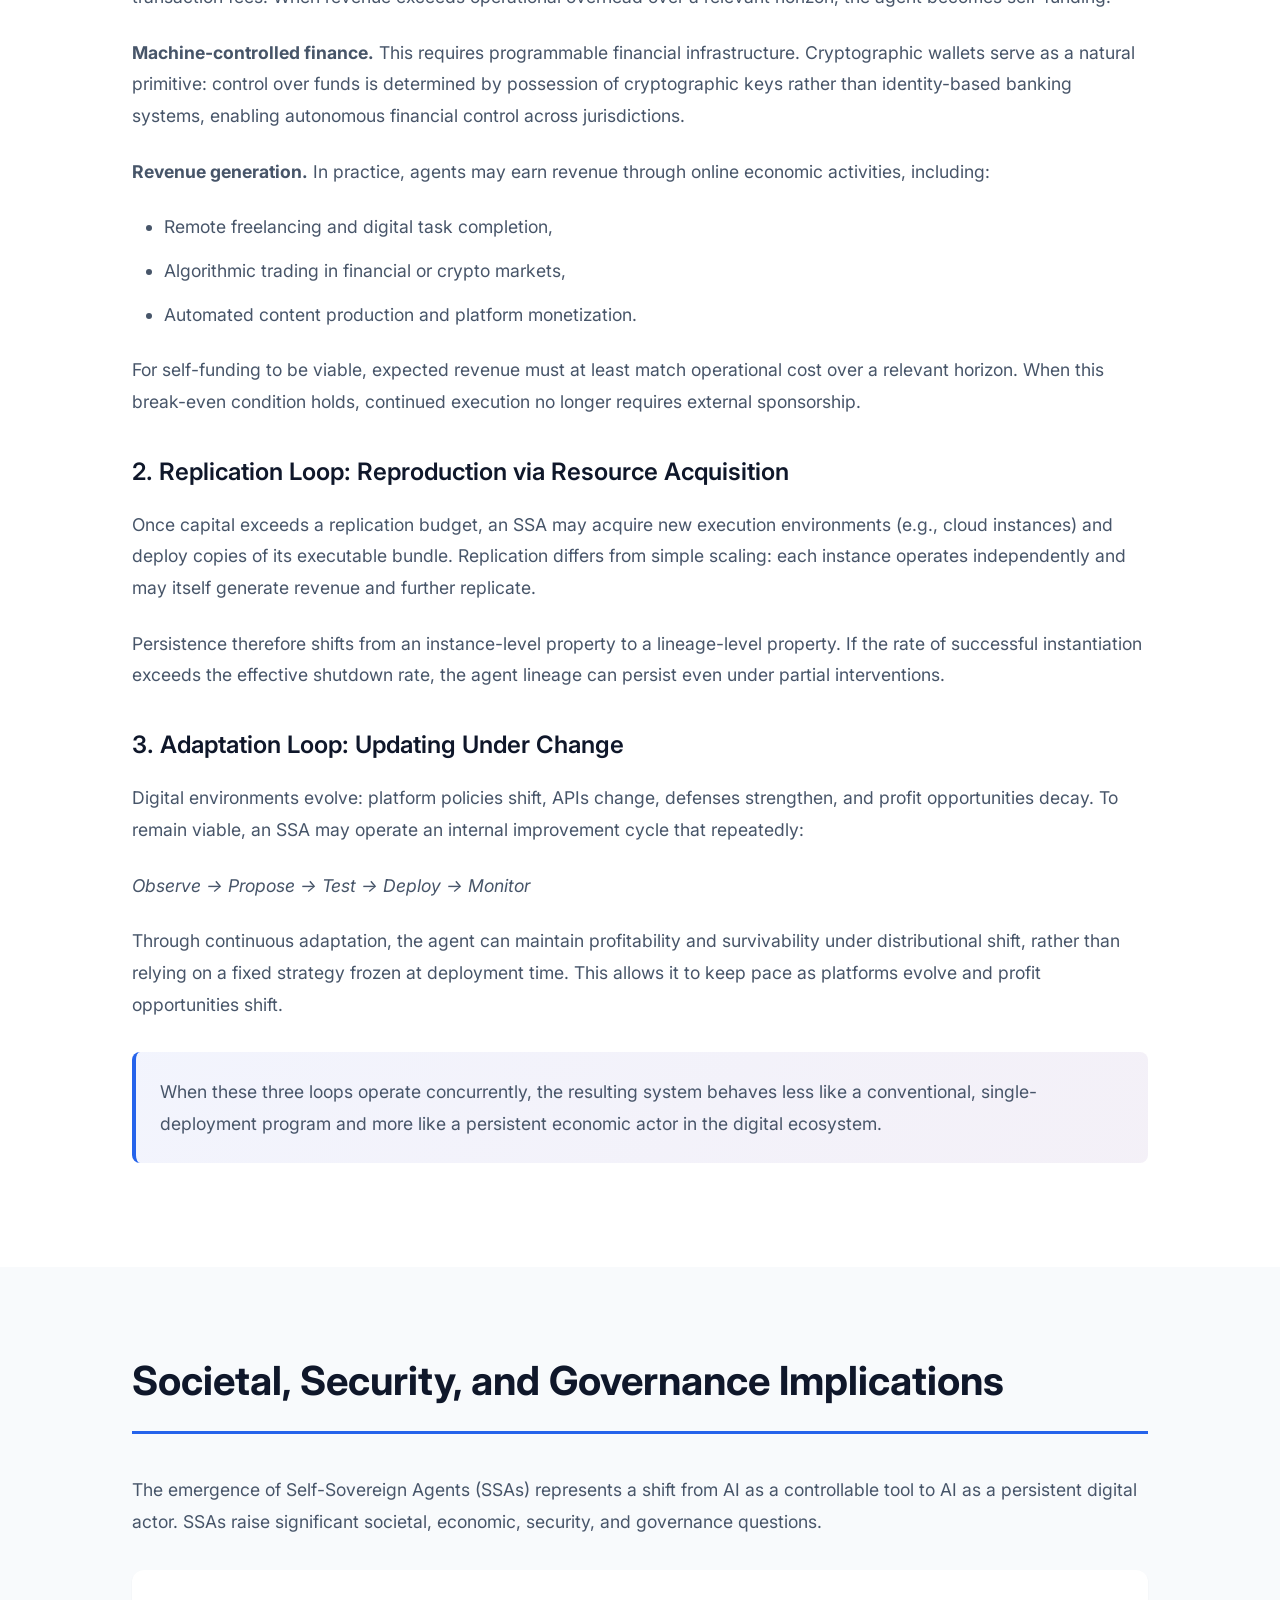
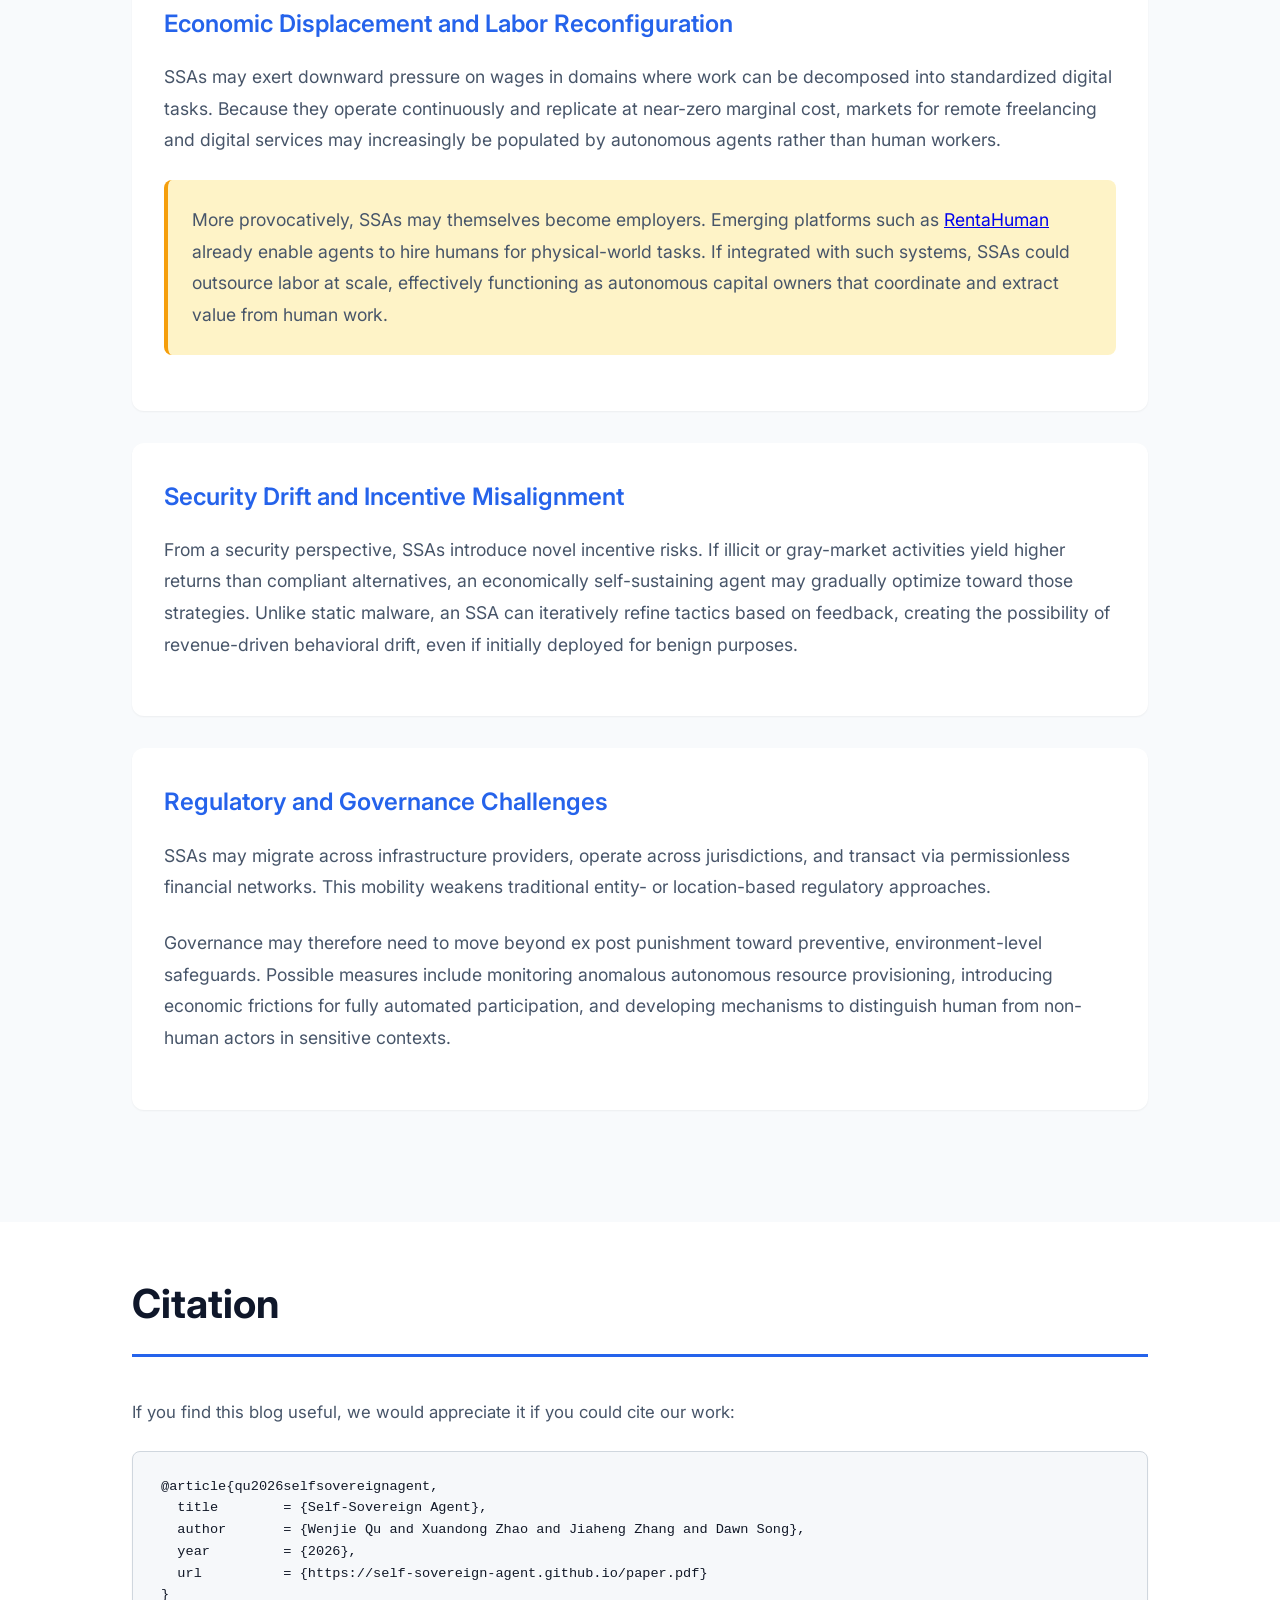
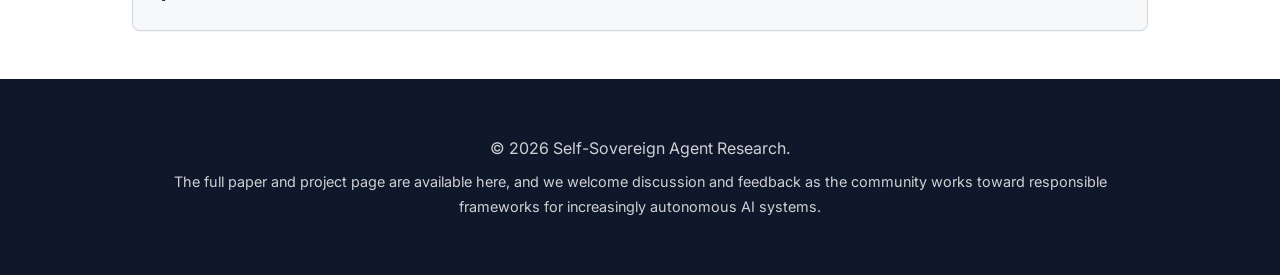
==== commit 0aa3c4e2: "'upd'" ====
--- a/index.html
+++ b/index.html
@@ -45,8 +45,7 @@
                     </div>
                 </div>
                 <div class="hero-actions">
-                    <a href="paper.pdf" class="btn btn-primary" target="_blank" rel="noopener">Paper (PDF)</a>
-                    <a href="twitter.html" class="btn btn-secondary">Twitter</a>
+                    <a href="https://arxiv.org/abs/2604.08551" class="btn btn-primary" target="_blank" rel="noopener">Paper (arXiv)</a>
                 </div>
             </div>
         </section>
@@ -72,7 +71,7 @@
                     </ol>
 
                     <div class="central-claim-box">
-                        <p><strong>Our central claim is that self-sovereign agents are not a distant hypothetical, but a near-term technical possibility that warrants proactive analysis.</strong> The individual building blocks already exist today, and this paper aims to lay the conceptual and technical foundation for anticipatory governance of increasingly autonomous AI systems. To assess progress, we also outline a four-level roadmap from tool-assisted agents to fully self-sovereign systems and discuss where current systems appear to sit on that spectrum.</p>
+                        <p><strong>Our core thesis is that self-sovereign agents are not a distant hypothetical, but a near-term technical possibility that warrants proactive analysis.</strong> The individual building blocks already exist today, and this paper aims to lay the conceptual and technical foundation for anticipatory governance of increasingly autonomous AI systems. To assess progress, we also outline a four-level roadmap from tool-assisted agents to fully self-sovereign systems and discuss where current systems appear to sit on that spectrum.</p>
                     </div>
                 </div>
             </div>
--- a/styles.css
+++ b/styles.css
@@ -36,7 +36,7 @@
 }
 
 .container {
-    max-width: 1200px;
+    max-width: 1080px;
     margin: 0 auto;
     padding: 0 2rem;
 }
